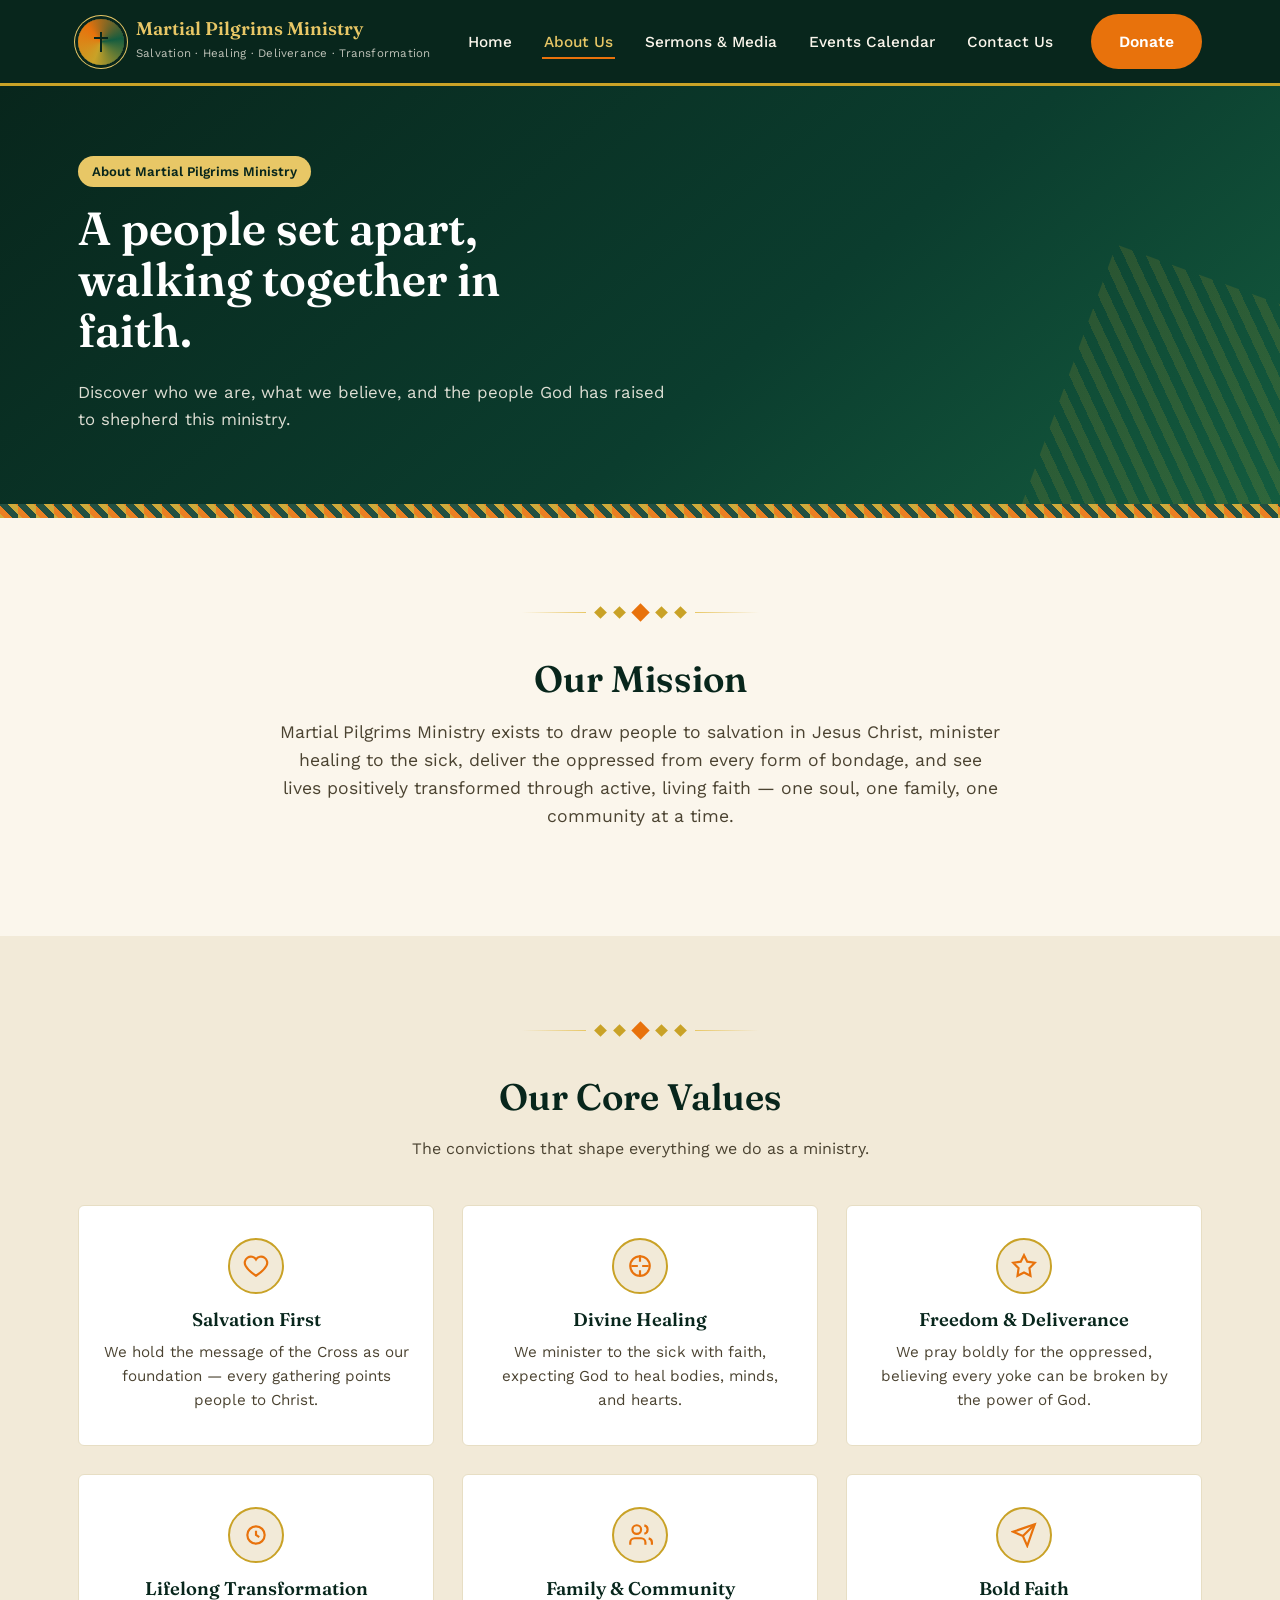
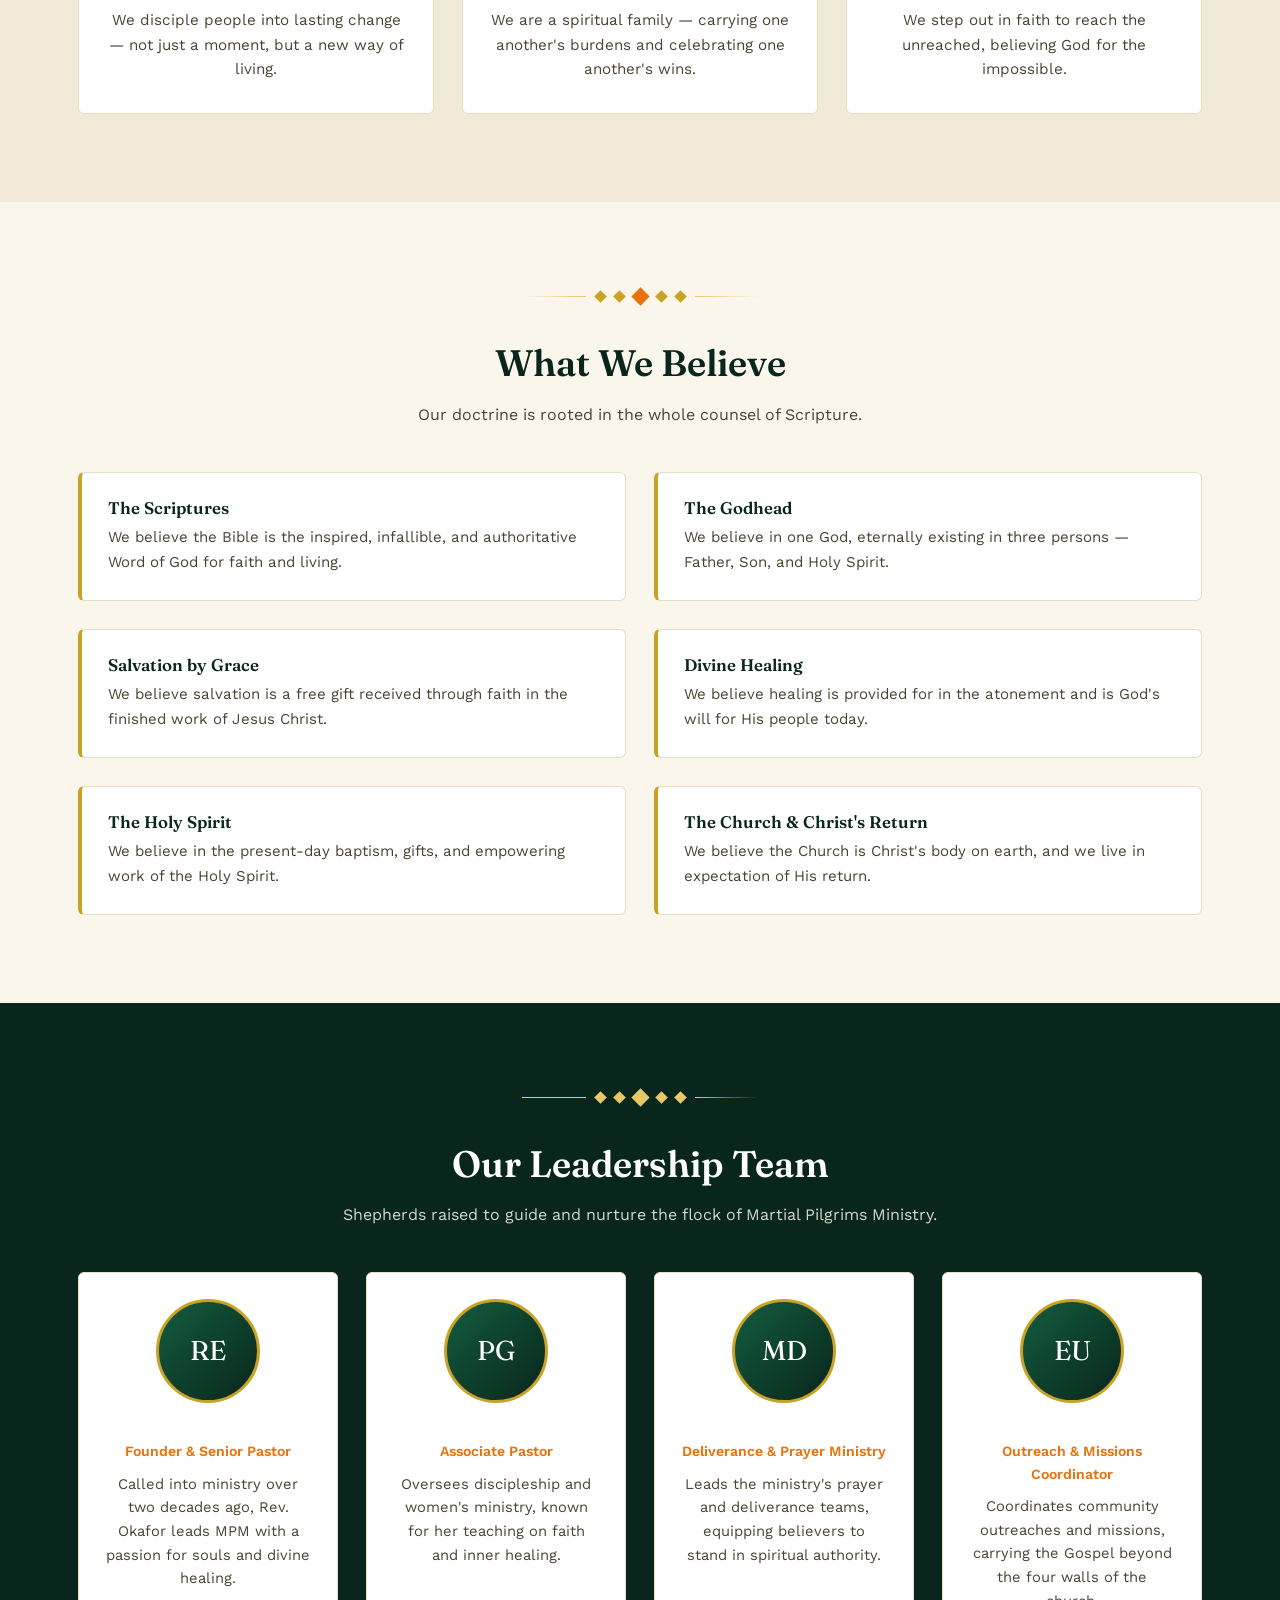
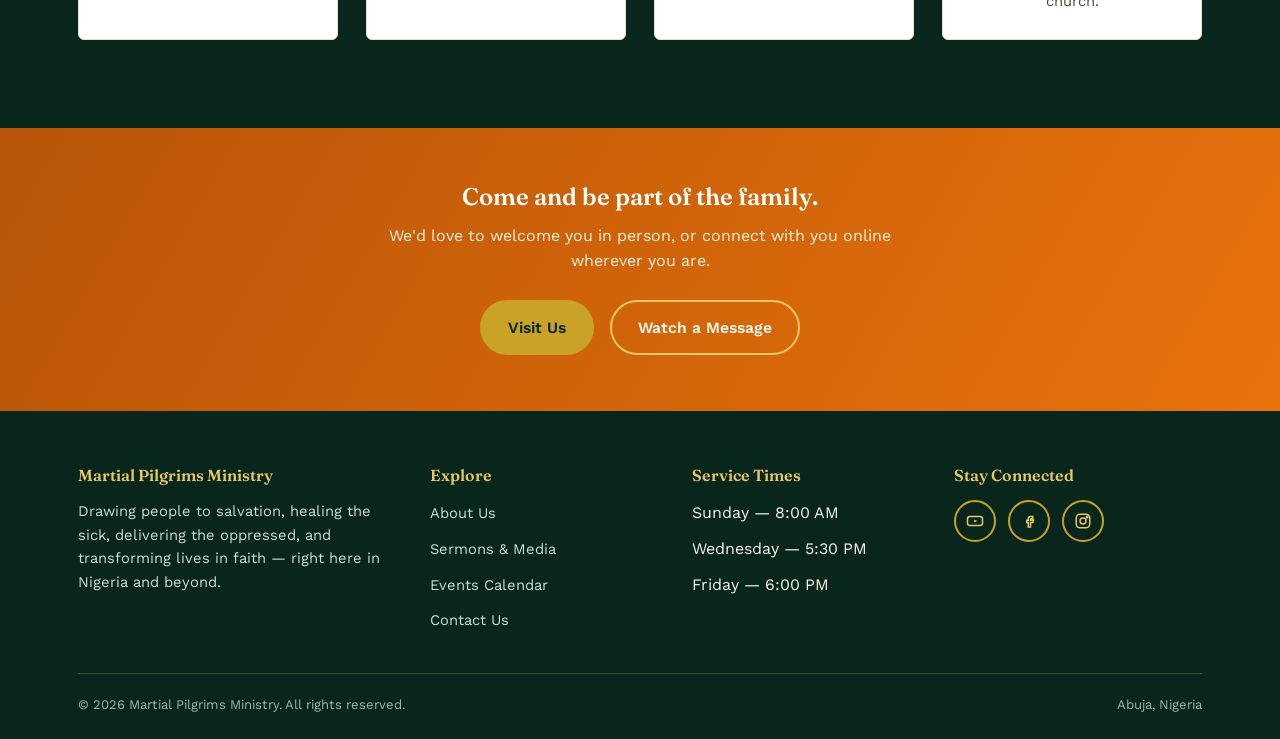
==== about.html @ 3adef276 "Add files via upload" ====
<!DOCTYPE html>
<html lang="en">
<head>
<meta charset="UTF-8">
<meta name="viewport" content="width=device-width, initial-scale=1.0">
<title>About Us — Martial Pilgrims Ministry</title>
<link rel="preconnect" href="https://fonts.googleapis.com">
<link href="https://fonts.googleapis.com/css2?family=Fraunces:opsz,wght@9..144,500;9..144,600;9..144,700&family=Work+Sans:wght@400;500;600;700&display=swap" rel="stylesheet">
<link rel="stylesheet" href="style.css">
</head>
<body>

<header class="site-header">
  <nav class="nav">
    <a href="index.html" class="brand">
      <span class="brand-mark">
        <svg viewBox="0 0 24 24" fill="none" stroke="#08261C" stroke-width="2"><path d="M12 2v20M5 8h14"/></svg>
      </span>
      <span class="brand-text">
        <span class="name">Martial Pilgrims Ministry</span>
        <span class="tag">Salvation · Healing · Deliverance · Transformation</span>
      </span>
    </a>
    <ul class="nav-links">
      <li><a href="index.html">Home</a></li>
      <li><a href="about.html" class="active">About Us</a></li>
      <li><a href="sermons.html">Sermons &amp; Media</a></li>
      <li><a href="events.html">Events Calendar</a></li>
      <li><a href="contact.html">Contact Us</a></li>
    </ul>
    <div class="nav-actions">
      <a href="#" class="btn btn-orange" data-open-donate>Donate</a>
      <button class="nav-toggle" aria-label="Toggle menu"><span></span><span></span><span></span></button>
    </div>
  </nav>
</header>

<section class="page-hero">
  <div class="page-hero-pattern"></div>
  <div class="container">
    <span class="slide-kicker">About Martial Pilgrims Ministry</span>
    <h1>A people set apart, walking together in faith.</h1>
    <p>Discover who we are, what we believe, and the people God has raised to shepherd this ministry.</p>
  </div>
</section>
<div class="pattern-strip"></div>

<!-- Mission -->
<section>
  <div class="container" style="max-width:780px; text-align:center;">
    <div class="diamond-divider"><span></span><span></span><span></span><span></span><span></span></div>
    <h2 style="font-size:clamp(1.8rem,3vw,2.3rem);">Our Mission</h2>
    <p style="font-size:1.1rem; color:var(--ink-soft);">
      Martial Pilgrims Ministry exists to draw people to salvation in Jesus Christ, minister healing to
      the sick, deliver the oppressed from every form of bondage, and see lives positively transformed
      through active, living faith — one soul, one family, one community at a time.
    </p>
  </div>
</section>

<!-- Core values -->
<section class="band-cream-dim">
  <div class="container">
    <div class="section-head">
      <div class="diamond-divider"><span></span><span></span><span></span><span></span><span></span></div>
      <h2>Our Core Values</h2>
      <p>The convictions that shape everything we do as a ministry.</p>
    </div>
    <div class="grid grid-3">
      <div class="value-card">
        <div class="icon"><svg viewBox="0 0 24 24" fill="none" stroke="currentColor" stroke-width="2"><path d="M12 21s-7-4.5-9.5-9A5.5 5.5 0 0 1 12 6a5.5 5.5 0 0 1 9.5 6c-2.5 4.5-9.5 9-9.5 9z"/></svg></div>
        <h3>Salvation First</h3>
        <p>We hold the message of the Cross as our foundation — every gathering points people to Christ.</p>
      </div>
      <div class="value-card">
        <div class="icon"><svg viewBox="0 0 24 24" fill="none" stroke="currentColor" stroke-width="2"><path d="M12 2v6M12 22v-6M4 12h6M14 12h6"/><circle cx="12" cy="12" r="9"/></svg></div>
        <h3>Divine Healing</h3>
        <p>We minister to the sick with faith, expecting God to heal bodies, minds, and hearts.</p>
      </div>
      <div class="value-card">
        <div class="icon"><svg viewBox="0 0 24 24" fill="none" stroke="currentColor" stroke-width="2"><path d="M12 2l3 6 7 1-5 5 1 7-6-3-6 3 1-7-5-5 7-1z"/></svg></div>
        <h3>Freedom &amp; Deliverance</h3>
        <p>We pray boldly for the oppressed, believing every yoke can be broken by the power of God.</p>
      </div>
      <div class="value-card">
        <div class="icon"><svg viewBox="0 0 24 24" fill="none" stroke="currentColor" stroke-width="2"><path d="M4 12a8 8 0 1 1 16 0 8 8 0 0 1-16 0z"/><path d="M12 8v4l3 2"/></svg></div>
        <h3>Lifelong Transformation</h3>
        <p>We disciple people into lasting change — not just a moment, but a new way of living.</p>
      </div>
      <div class="value-card">
        <div class="icon"><svg viewBox="0 0 24 24" fill="none" stroke="currentColor" stroke-width="2"><path d="M17 21v-2a4 4 0 0 0-4-4H7a4 4 0 0 0-4 4v2"/><circle cx="9" cy="7" r="4"/><path d="M23 21v-2a4 4 0 0 0-3-3.87"/><path d="M16 3.13a4 4 0 0 1 0 7.75"/></svg></div>
        <h3>Family &amp; Community</h3>
        <p>We are a spiritual family — carrying one another's burdens and celebrating one another's wins.</p>
      </div>
      <div class="value-card">
        <div class="icon"><svg viewBox="0 0 24 24" fill="none" stroke="currentColor" stroke-width="2"><path d="M22 2L11 13"/><path d="M22 2l-7 20-4-9-9-4 20-7z"/></svg></div>
        <h3>Bold Faith</h3>
        <p>We step out in faith to reach the unreached, believing God for the impossible.</p>
      </div>
    </div>
  </div>
</section>

<!-- Doctrinal beliefs -->
<section>
  <div class="container">
    <div class="section-head">
      <div class="diamond-divider"><span></span><span></span><span></span><span></span><span></span></div>
      <h2>What We Believe</h2>
      <p>Our doctrine is rooted in the whole counsel of Scripture.</p>
    </div>
    <div class="grid grid-2">
      <div class="belief-card">
        <h3>The Scriptures</h3>
        <p>We believe the Bible is the inspired, infallible, and authoritative Word of God for faith and living.</p>
      </div>
      <div class="belief-card">
        <h3>The Godhead</h3>
        <p>We believe in one God, eternally existing in three persons — Father, Son, and Holy Spirit.</p>
      </div>
      <div class="belief-card">
        <h3>Salvation by Grace</h3>
        <p>We believe salvation is a free gift received through faith in the finished work of Jesus Christ.</p>
      </div>
      <div class="belief-card">
        <h3>Divine Healing</h3>
        <p>We believe healing is provided for in the atonement and is God's will for His people today.</p>
      </div>
      <div class="belief-card">
        <h3>The Holy Spirit</h3>
        <p>We believe in the present-day baptism, gifts, and empowering work of the Holy Spirit.</p>
      </div>
      <div class="belief-card">
        <h3>The Church &amp; Christ's Return</h3>
        <p>We believe the Church is Christ's body on earth, and we live in expectation of His return.</p>
      </div>
    </div>
  </div>
</section>

<!-- Leadership -->
<section class="band-dark">
  <div class="container">
    <div class="section-head">
      <div class="diamond-divider on-dark"><span></span><span></span><span></span><span></span><span></span></div>
      <h2>Our Leadership Team</h2>
      <p style="color:var(--cream); opacity:.85;">Shepherds raised to guide and nurture the flock of Martial Pilgrims Ministry.</p>
    </div>
    <div class="grid grid-4">
      <div class="team-card">
        <div class="avatar">RE</div>
        <h3>Rev. Emmanuel Okafor</h3>
        <span class="role">Founder &amp; Senior Pastor</span>
        <p>Called into ministry over two decades ago, Rev. Okafor leads MPM with a passion for souls and divine healing.</p>
      </div>
      <div class="team-card">
        <div class="avatar">PG</div>
        <h3>Pastor Grace Adeyemi</h3>
        <span class="role">Associate Pastor</span>
        <p>Oversees discipleship and women's ministry, known for her teaching on faith and inner healing.</p>
      </div>
      <div class="team-card">
        <div class="avatar">MD</div>
        <h3>Minister David Bassey</h3>
        <span class="role">Deliverance &amp; Prayer Ministry</span>
        <p>Leads the ministry's prayer and deliverance teams, equipping believers to stand in spiritual authority.</p>
      </div>
      <div class="team-card">
        <div class="avatar">EU</div>
        <h3>Elder Esther Umoh</h3>
        <span class="role">Outreach &amp; Missions Coordinator</span>
        <p>Coordinates community outreaches and missions, carrying the Gospel beyond the four walls of the church.</p>
      </div>
    </div>
  </div>
</section>

<section class="cta-band">
  <div class="container">
    <h2>Come and be part of the family.</h2>
    <p>We'd love to welcome you in person, or connect with you online wherever you are.</p>
    <div style="display:flex; gap:16px; justify-content:center; flex-wrap:wrap;">
      <a href="contact.html" class="btn btn-gold">Visit Us</a>
      <a href="sermons.html" class="btn btn-outline on-dark">Watch a Message</a>
    </div>
  </div>
</section>

<footer class="site-footer">
  <div class="container">
    <div class="footer-grid">
      <div>
        <h4>Martial Pilgrims Ministry</h4>
        <p>Drawing people to salvation, healing the sick, delivering the oppressed, and transforming lives in faith — right here in Nigeria and beyond.</p>
      </div>
      <div>
        <h4>Explore</h4>
        <ul class="footer-links">
          <li><a href="about.html">About Us</a></li>
          <li><a href="sermons.html">Sermons &amp; Media</a></li>
          <li><a href="events.html">Events Calendar</a></li>
          <li><a href="contact.html">Contact Us</a></li>
        </ul>
      </div>
      <div>
        <h4>Service Times</h4>
        <ul class="footer-links">
          <li>Sunday — 8:00 AM</li>
          <li>Wednesday — 5:30 PM</li>
          <li>Friday — 6:00 PM</li>
        </ul>
      </div>
      <div>
        <h4>Stay Connected</h4>
        <div class="social-row">
          <a href="#" aria-label="YouTube"><svg viewBox="0 0 24 24" fill="none" stroke="currentColor" stroke-width="2"><rect x="2" y="6" width="20" height="12" rx="3"/><path d="M11 10l4 2-4 2z" fill="currentColor" stroke="none"/></svg></a>
          <a href="#" aria-label="Facebook"><svg viewBox="0 0 24 24" fill="none" stroke="currentColor" stroke-width="2"><path d="M14 9h3V6h-3c-2 0-3 1-3 3v2H9v3h2v6h3v-6h3l1-3h-4v-1c0-1 0-1 1-1z"/></svg></a>
          <a href="#" aria-label="Instagram"><svg viewBox="0 0 24 24" fill="none" stroke="currentColor" stroke-width="2"><rect x="3" y="3" width="18" height="18" rx="5"/><circle cx="12" cy="12" r="4"/><circle cx="17.5" cy="6.5" r="1"/></svg></a>
        </div>
      </div>
    </div>
    <div class="footer-bottom">
      <span>&copy; 2026 Martial Pilgrims Ministry. All rights reserved.</span>
      <span>Abuja, Nigeria</span>
    </div>
  </div>
</footer>

<div class="modal-overlay" id="donateModal">
  <div class="modal" role="dialog" aria-modal="true" aria-labelledby="donateTitle">
    <button class="modal-close" data-close-donate aria-label="Close">&times;</button>
    <h2 id="donateTitle">Give to the Ministry</h2>
    <p class="sub">Your seed supports outreach, healing crusades, and the spread of the Gospel. Choose your currency below.</p>
    <div class="currency-tabs">
      <button class="active" data-currency="NGN">₦ NGN</button>
      <button data-currency="USD">$ USD</button>
      <button data-currency="GBP">£ GBP</button>
      <button data-currency="EUR">€ EUR</button>
    </div>
    <div class="currency-panel active" data-currency="NGN">
      <div class="give-online-box">
        <h4>Give Online (Naira)</h4>
        <p style="font-size:.9rem; color:var(--ink-soft); margin-bottom:12px;">Pay instantly by card, bank transfer, or USSD.</p>
        <a href="#" class="btn btn-orange btn-block">Give via Paystack / Flutterwave</a>
      </div>
      <div class="give-online-box">
        <h4>Direct Bank Transfer</h4>
        <div class="bank-line"><span>Bank</span><span>Zion Trust Bank</span></div>
        <div class="bank-line"><span>Account Name</span><span>Martial Pilgrims Ministry</span></div>
        <div class="bank-line"><span>Account Number</span><span>0123456789</span></div>
      </div>
    </div>
    <div class="currency-panel" data-currency="USD">
      <div class="give-online-box">
        <h4>Give Online (US Dollars)</h4>
        <p style="font-size:.9rem; color:var(--ink-soft); margin-bottom:12px;">Give securely from anywhere via PayPal or card.</p>
        <a href="#" class="btn btn-orange btn-block">Give via PayPal</a>
      </div>
      <div class="give-online-box">
        <h4>Wire Transfer (USD)</h4>
        <div class="bank-line"><span>Bank</span><span>Zion Trust Bank</span></div>
        <div class="bank-line"><span>SWIFT Code</span><span>ZTBNGLAX</span></div>
        <div class="bank-line"><span>Account Number</span><span>USD-0098765</span></div>
      </div>
    </div>
    <div class="currency-panel" data-currency="GBP">
      <div class="give-online-box">
        <h4>Give Online (British Pounds)</h4>
        <p style="font-size:.9rem; color:var(--ink-soft); margin-bottom:12px;">Give from the UK via PayPal or card.</p>
        <a href="#" class="btn btn-orange btn-block">Give via PayPal</a>
      </div>
      <div class="give-online-box">
        <h4>Wire Transfer (GBP)</h4>
        <div class="bank-line"><span>Bank</span><span>Zion Trust Bank</span></div>
        <div class="bank-line"><span>SWIFT Code</span><span>ZTBNGLAX</span></div>
        <div class="bank-line"><span>Account Number</span><span>GBP-0076543</span></div>
      </div>
    </div>
    <div class="currency-panel" data-currency="EUR">
      <div class="give-online-box">
        <h4>Give Online (Euros)</h4>
        <p style="font-size:.9rem; color:var(--ink-soft); margin-bottom:12px;">Give from Europe via PayPal or card.</p>
        <a href="#" class="btn btn-orange btn-block">Give via PayPal</a>
      </div>
      <div class="give-online-box">
        <h4>Wire Transfer (EUR)</h4>
        <div class="bank-line"><span>Bank</span><span>Zion Trust Bank</span></div>
        <div class="bank-line"><span>IBAN</span><span>NG00 ZTBN 0054 3210</span></div>
        <div class="bank-line"><span>SWIFT Code</span><span>ZTBNGLAX</span></div>
      </div>
    </div>
    <p class="modal-note">Replace the placeholder account details and payment links above with your ministry's real payment provider before publishing this site.</p>
  </div>
</div>

<script src="script.js"></script>
</body>
</html>
---- style.css ----
/* =========================================================
   Martial Pilgrims Ministry — shared stylesheet
   ========================================================= */

:root{
  --green-dark:   #0B3D2E;
  --green:        #145C3F;
  --green-deep:   #08261C;
  --gold:         #C9A227;
  --gold-light:   #E8C766;
  --orange:       #E8720C;
  --orange-deep:  #B85508;
  --cream:        #FBF6EC;
  --cream-dim:    #F2EAD8;
  --ink:          #221C10;
  --ink-soft:     #4B4331;

  --font-display: "Fraunces", Georgia, serif;
  --font-body: "Work Sans", -apple-system, BlinkMacSystemFont, "Segoe UI", sans-serif;

  --max-w: 1180px;
  --radius: 6px;
}

*{ box-sizing:border-box; }
html{ scroll-behavior:smooth; }
body{
  margin:0;
  font-family:var(--font-body);
  color:var(--ink);
  background:var(--cream);
  line-height:1.6;
  -webkit-font-smoothing:antialiased;
}
img{ max-width:100%; display:block; }
a{ color:inherit; text-decoration:none; }
h1,h2,h3,h4{
  font-family:var(--font-display);
  margin:0 0 .5em;
  line-height:1.1;
  font-weight:600;
  color:var(--green-deep);
}
p{ margin:0 0 1em; }
.container{
  max-width:var(--max-w);
  margin:0 auto;
  padding:0 28px;
}
section{ padding:88px 0; }
@media(max-width:720px){ section{ padding:56px 0; } }

.eyebrow-free{ /* placeholder marker, intentionally unused: no tracked-out labels */ }

/* -------- Adire-inspired diamond divider -------- */
.diamond-divider{
  display:flex;
  align-items:center;
  justify-content:center;
  gap:10px;
  margin:0 0 40px;
  user-select:none;
}
.diamond-divider span{
  width:9px; height:9px;
  background:var(--gold);
  transform:rotate(45deg);
  display:inline-block;
}
.diamond-divider span:nth-child(3){ background:var(--orange); width:13px; height:13px; }
.diamond-divider::before,
.diamond-divider::after{
  content:"";
  height:1px;
  width:64px;
  background:linear-gradient(90deg, transparent, var(--gold-light));
}
.diamond-divider::after{ background:linear-gradient(90deg, var(--gold-light), transparent); }
.diamond-divider.on-dark::before,
.diamond-divider.on-dark span{ background:var(--gold-light); }
.diamond-divider.left{ justify-content:flex-start; }
.diamond-divider.left::before{ display:none; }

.pattern-strip{
  height:14px;
  background-image: repeating-linear-gradient(45deg, var(--gold) 0 6px, var(--orange) 6px 12px, var(--green-dark) 12px 18px);
  background-size: 18px 18px;
  opacity:.9;
}

/* -------- Buttons -------- */
.btn{
  display:inline-flex;
  align-items:center;
  gap:8px;
  padding:13px 26px;
  border-radius:999px;
  font-family:var(--font-body);
  font-weight:600;
  font-size:.98rem;
  border:2px solid transparent;
  cursor:pointer;
  transition:transform .15s ease, background .2s ease, color .2s ease, border-color .2s ease;
  white-space:nowrap;
}
.btn:hover{ transform:translateY(-2px); }
.btn-orange{ background:var(--orange); color:#fff; }
.btn-orange:hover{ background:var(--orange-deep); }
.btn-gold{ background:var(--gold); color:var(--green-deep); }
.btn-gold:hover{ background:var(--gold-light); }
.btn-outline{
  background:transparent;
  border-color:currentColor;
  color:inherit;
}
.btn-outline.on-dark{ color:var(--cream); border-color:var(--gold-light); }
.btn-outline.on-dark:hover{ background:rgba(232,199,102,.12); }
.btn-outline.on-light{ color:var(--green-dark); border-color:var(--green-dark); }
.btn-outline.on-light:hover{ background:var(--green-dark); color:#fff; }
.btn-block{ width:100%; justify-content:center; }

/* -------- Header / Nav -------- */
.site-header{
  position:sticky; top:0; z-index:900;
  background:var(--green-deep);
  border-bottom:3px solid var(--gold);
}
.nav{
  display:flex;
  align-items:center;
  justify-content:space-between;
  padding:14px 28px;
  max-width:var(--max-w);
  margin:0 auto;
  gap:20px;
}
.brand{
  display:flex;
  align-items:center;
  gap:12px;
  color:var(--cream);
}
.brand-mark{
  width:46px; height:46px;
  border-radius:50%;
  background:conic-gradient(from 200deg, var(--gold), var(--orange), var(--green), var(--gold));
  display:flex; align-items:center; justify-content:center;
  flex:none;
  box-shadow:0 0 0 3px var(--green-deep), 0 0 0 4px var(--gold-light);
}
.brand-mark svg{ width:24px; height:24px; }
.brand-text .name{
  font-family:var(--font-display);
  font-size:1.15rem;
  font-weight:600;
  color:var(--gold-light);
  display:block;
  line-height:1.15;
}
.brand-text .tag{
  font-size:.72rem;
  color:var(--cream);
  opacity:.75;
  letter-spacing:.02em;
}
.nav-links{
  display:flex;
  align-items:center;
  gap:28px;
  list-style:none;
  margin:0; padding:0;
}
.nav-links a{
  color:var(--cream);
  font-weight:500;
  font-size:.96rem;
  padding:6px 2px;
  border-bottom:2px solid transparent;
  transition:color .2s, border-color .2s;
}
.nav-links a:hover,
.nav-links a.active{
  color:var(--gold-light);
  border-color:var(--orange);
}
.nav-actions{ display:flex; align-items:center; gap:14px; }
.nav-toggle{
  display:none;
  flex-direction:column;
  gap:5px;
  background:none; border:none; cursor:pointer; padding:6px;
}
.nav-toggle span{ width:26px; height:2px; background:var(--gold-light); display:block; }

@media(max-width:900px){
  .nav-links{
    position:absolute; top:100%; left:0; right:0;
    background:var(--green-deep);
    flex-direction:column;
    align-items:flex-start;
    padding:18px 28px 26px;
    gap:16px;
    border-bottom:3px solid var(--gold);
    display:none;
  }
  .nav-links.open{ display:flex; }
  .nav-toggle{ display:flex; }
  .brand-text .tag{ display:none; }
}

/* -------- Hero slider -------- */
.hero-slider{
  position:relative;
  height:min(88vh, 720px);
  min-height:460px;
  overflow:hidden;
  color:#fff;
}
.slide{
  position:absolute; inset:0;
  display:flex; align-items:flex-end;
  opacity:0;
  transition:opacity 1.4s ease;
  padding:0;
}
.slide.active{ opacity:1; z-index:2; }
.slide-bg{
  position:absolute; inset:0;
  background-size:cover;
  background-position:center;
}
.slide-bg::after{
  content:"";
  position:absolute; inset:0;
  background:linear-gradient(180deg, rgba(8,38,28,.25) 0%, rgba(8,38,28,.55) 55%, rgba(8,38,28,.92) 100%);
}
.slide-content{
  position:relative; z-index:3;
  padding:0 28px 64px;
  max-width:var(--max-w);
  margin:0 auto;
  width:100%;
}
.slide-kicker{
  display:inline-block;
  color:var(--green-deep);
  background:var(--gold-light);
  padding:5px 14px;
  border-radius:999px;
  font-weight:600;
  font-size:.82rem;
  margin-bottom:16px;
}
.slide-content h1{
  color:#fff;
  font-size:clamp(2.1rem, 5vw, 3.6rem);
  max-width:14ch;
  margin-bottom:.3em;
}
.slide-content p{
  max-width:52ch;
  font-size:1.08rem;
  color:var(--cream);
  opacity:.92;
}
.slide-actions{ display:flex; gap:14px; margin-top:22px; flex-wrap:wrap; }

.hero-dots{
  position:absolute; z-index:4; bottom:26px; right:28px;
  display:flex; gap:9px;
}
.hero-dots button{
  width:11px; height:11px; border-radius:50%;
  background:rgba(255,255,255,.4);
  border:2px solid rgba(255,255,255,.6);
  cursor:pointer; padding:0;
}
.hero-dots button.active{ background:var(--orange); border-color:var(--gold-light); }

.hero-arrow{
  position:absolute; z-index:4; top:50%; transform:translateY(-50%);
  background:rgba(8,38,28,.45);
  border:1px solid rgba(232,199,102,.5);
  color:#fff;
  width:46px; height:46px;
  border-radius:50%;
  display:flex; align-items:center; justify-content:center;
  cursor:pointer;
  font-size:1.2rem;
}
.hero-arrow.prev{ left:20px; }
.hero-arrow.next{ right:20px; }
@media(max-width:720px){ .hero-arrow{ display:none; } }

/* Generated slide backdrops (no external photos): layered gradients + icon */
.bg-worship{ background:radial-gradient(circle at 30% 20%, #1c6b4a, #08261C 70%); }
.bg-healing{ background:radial-gradient(circle at 70% 25%, #2a7a4f, #0B3D2E 70%); }
.bg-deliverance{ background:radial-gradient(circle at 40% 70%, #8a5a12, #08261C 70%); }
.bg-outreach{ background:radial-gradient(circle at 60% 30%, #b85508, #0B3D2E 75%); }
.bg-youth{ background:radial-gradient(circle at 35% 35%, #145C3F, #08261C 75%); }
.slide-icon{
  position:absolute; inset:0;
  display:flex; align-items:center; justify-content:flex-end;
  padding-right:6%;
  opacity:.16;
}
.slide-icon svg{ width:min(38vw,420px); height:min(38vw,420px); }
@media(max-width:720px){ .slide-icon{ display:none; } }

/* -------- Page hero (inner pages) -------- */
.page-hero{
  background:linear-gradient(140deg, var(--green-deep), var(--green-dark) 60%, var(--green));
  color:#fff;
  padding:70px 0 54px;
  position:relative;
  overflow:hidden;
}
.page-hero .container{ position:relative; z-index:2; }
.page-hero h1{ color:#fff; font-size:clamp(2rem,4vw,2.9rem); max-width:16ch; }
.page-hero p{ color:var(--cream); opacity:.88; max-width:60ch; font-size:1.05rem; }
.page-hero-pattern{
  position:absolute; right:-60px; bottom:-60px;
  width:280px; height:280px;
  opacity:.15;
  background-image: repeating-linear-gradient(45deg, var(--gold) 0 10px, transparent 10px 20px);
  transform:rotate(20deg);
}

/* -------- Sections & bands -------- */
.band-dark{ background:var(--green-deep); color:var(--cream); }
.band-dark h2,.band-dark h3{ color:#fff; }
.band-cream-dim{ background:var(--cream-dim); }
.section-head{ max-width:640px; margin:0 auto 44px; text-align:center; }
.section-head h2{ font-size:clamp(1.7rem,3vw,2.3rem); }
.section-head p{ color:var(--ink-soft); }

/* -------- Grids & cards -------- */
.grid{ display:grid; gap:28px; }
.grid-3{ grid-template-columns:repeat(3,1fr); }
.grid-4{ grid-template-columns:repeat(4,1fr); }
.grid-2{ grid-template-columns:repeat(2,1fr); }
@media(max-width:920px){ .grid-3,.grid-4{ grid-template-columns:repeat(2,1fr); } }
@media(max-width:640px){ .grid-3,.grid-4,.grid-2{ grid-template-columns:1fr; } }

.value-card, .belief-card, .team-card, .sermon-card, .event-card, .info-card{
  background:#fff;
  border:1px solid #E7DEC4;
  border-radius:var(--radius);
  padding:26px;
  position:relative;
}
.value-card{ text-align:center; padding:32px 24px; }
.value-card .icon{
  width:56px; height:56px;
  margin:0 auto 16px;
  border-radius:50%;
  background:var(--cream-dim);
  border:2px solid var(--gold);
  display:flex; align-items:center; justify-content:center;
}
.value-card .icon svg{ width:26px; height:26px; color:var(--orange); }
.value-card h3{ font-size:1.15rem; }
.value-card p{ color:var(--ink-soft); font-size:.95rem; margin:0; }

.team-card{ text-align:center; }
.avatar{
  width:104px; height:104px;
  border-radius:50%;
  margin:0 auto 16px;
  display:flex; align-items:center; justify-content:center;
  font-family:var(--font-display);
  font-size:1.7rem;
  color:#fff;
  background:linear-gradient(135deg, var(--green), var(--green-deep));
  border:3px solid var(--gold);
}
.team-card h3{ margin-bottom:2px; font-size:1.1rem; }
.team-card .role{ color:var(--orange); font-weight:600; font-size:.88rem; margin-bottom:10px; display:block; }
.team-card p{ color:var(--ink-soft); font-size:.92rem; margin:0; }

.belief-card{ border-left:4px solid var(--gold); }
.belief-card h3{ font-size:1.05rem; }
.belief-card p{ color:var(--ink-soft); font-size:.94rem; margin:0; }

/* sermon media */
.media-thumb{
  aspect-ratio:16/9;
  border-radius:var(--radius) var(--radius) 0 0;
  position:relative;
  overflow:hidden;
  background:linear-gradient(135deg, var(--green-dark), var(--green-deep));
}
.media-thumb::before{
  content:"";
  position:absolute; inset:0;
  background-image:repeating-linear-gradient(60deg, rgba(201,162,39,.18) 0 8px, transparent 8px 16px);
}
.media-thumb .play{
  position:absolute; inset:0; margin:auto;
  width:54px; height:54px; border-radius:50%;
  background:rgba(232,114,12,.92);
  display:flex; align-items:center; justify-content:center;
}
.media-thumb .play svg{ width:20px; height:20px; color:#fff; margin-left:3px; }
.sermon-card{ padding:0; overflow:hidden; }
.sermon-body{ padding:20px 22px 24px; }
.sermon-meta{ font-size:.82rem; color:var(--orange); font-weight:600; margin-bottom:6px; }
.sermon-card h3{ font-size:1.08rem; margin-bottom:8px; }
.sermon-card p{ font-size:.92rem; color:var(--ink-soft); margin-bottom:14px; }

/* events */
.event-card{ display:flex; gap:20px; align-items:flex-start; }
.event-date{
  flex:none; width:74px; text-align:center;
  background:var(--green-deep); color:#fff;
  border-radius:var(--radius);
  padding:10px 4px;
}
.event-date .day{ font-family:var(--font-display); font-size:1.6rem; line-height:1; color:var(--gold-light); }
.event-date .mon{ font-size:.75rem; letter-spacing:.03em; opacity:.85; }
.event-card h3{ font-size:1.1rem; margin-bottom:4px; }
.event-meta{ font-size:.86rem; color:var(--ink-soft); margin-bottom:8px; }
.event-meta span{ margin-right:14px; }
.event-card p{ font-size:.94rem; color:var(--ink-soft); margin-bottom:12px; }

/* service times table */
.times-table{ width:100%; border-collapse:collapse; background:#fff; border-radius:var(--radius); overflow:hidden; }
.times-table th,.times-table td{ padding:14px 18px; text-align:left; border-bottom:1px solid #EEE4C9; }
.times-table th{ background:var(--green-deep); color:var(--gold-light); font-family:var(--font-display); font-weight:500; }
.times-table tr:last-child td{ border-bottom:none; }

/* forms */
.form-field{ margin-bottom:18px; display:flex; flex-direction:column; gap:6px; }
.form-field label{ font-size:.88rem; font-weight:600; color:var(--green-deep); }
.form-field input, .form-field select, .form-field textarea{
  padding:12px 14px;
  border:1.5px solid #DCD0AC;
  border-radius:var(--radius);
  font-family:var(--font-body);
  font-size:.96rem;
  background:#fff;
}
.form-field input:focus, .form-field select:focus, .form-field textarea:focus{
  outline:3px solid var(--gold-light);
  outline-offset:1px;
  border-color:var(--gold);
}

/* contact info list */
.contact-list{ list-style:none; margin:0; padding:0; display:flex; flex-direction:column; gap:20px; }
.contact-list li{ display:flex; gap:14px; align-items:flex-start; }
.contact-list .ic{
  width:40px; height:40px; flex:none; border-radius:50%;
  background:var(--green-deep); border:2px solid var(--gold);
  display:flex; align-items:center; justify-content:center;
}
.contact-list .ic svg{ width:18px; height:18px; color:var(--gold-light); }
.contact-list strong{ display:block; color:var(--green-deep); }

.social-row{ display:flex; gap:12px; margin-top:8px; }
.social-row a{
  width:42px; height:42px; border-radius:50%;
  background:var(--green-deep); border:2px solid var(--gold);
  display:flex; align-items:center; justify-content:center;
}
.social-row a svg{ width:18px; height:18px; color:var(--gold-light); }
.social-row a:hover{ background:var(--orange); border-color:var(--orange); }

.map-frame{ border:4px solid #fff; border-radius:var(--radius); overflow:hidden; box-shadow:0 6px 22px rgba(8,38,28,.18); }
.map-frame iframe{ width:100%; height:360px; border:0; display:block; }

/* CTA band */
.cta-band{
  background:linear-gradient(120deg, var(--orange-deep), var(--orange));
  color:#fff;
  padding:56px 0;
  text-align:center;
}
.cta-band h2{ color:#fff; }
.cta-band p{ color:#FFF3E4; max-width:56ch; margin:0 auto 26px; }

/* -------- Footer -------- */
.site-footer{ background:var(--green-deep); color:var(--cream); padding:56px 0 24px; }
.footer-grid{ display:grid; grid-template-columns:1.4fr 1fr 1fr 1.1fr; gap:36px; margin-bottom:40px; }
@media(max-width:820px){ .footer-grid{ grid-template-columns:1fr 1fr; } }
@media(max-width:520px){ .footer-grid{ grid-template-columns:1fr; } }
.site-footer h4{ color:var(--gold-light); font-size:1rem; margin-bottom:16px; }
.site-footer p{ color:#CFE0D6; font-size:.92rem; }
.footer-links{ list-style:none; margin:0; padding:0; display:flex; flex-direction:column; gap:10px; }
.footer-links a{ color:#CFE0D6; font-size:.92rem; }
.footer-links a:hover{ color:var(--gold-light); }
.footer-bottom{
  border-top:1px solid rgba(232,199,102,.25);
  padding-top:20px;
  display:flex; justify-content:space-between; flex-wrap:wrap; gap:10px;
  font-size:.82rem; color:#9FB8AB;
}

/* -------- Donate Modal -------- */
.modal-overlay{
  position:fixed; inset:0; z-index:2000;
  background:rgba(8,38,28,.72);
  display:none;
  align-items:center; justify-content:center;
  padding:20px;
}
.modal-overlay.open{ display:flex; }
.modal{
  background:var(--cream);
  border-radius:10px;
  max-width:520px; width:100%;
  max-height:90vh; overflow-y:auto;
  padding:30px 30px 28px;
  position:relative;
  border-top:6px solid var(--gold);
}
.modal-close{
  position:absolute; top:14px; right:16px;
  background:none; border:none; font-size:1.4rem; cursor:pointer; color:var(--ink-soft);
  line-height:1;
}
.modal h2{ font-size:1.5rem; margin-bottom:4px; }
.modal > p.sub{ color:var(--ink-soft); margin-bottom:20px; font-size:.94rem; }
.currency-tabs{ display:flex; gap:8px; margin-bottom:20px; flex-wrap:wrap; }
.currency-tabs button{
  flex:1;
  min-width:70px;
  padding:9px 6px;
  border-radius:999px;
  border:1.5px solid var(--green-dark);
  background:transparent;
  color:var(--green-dark);
  font-weight:600;
  cursor:pointer;
  font-family:var(--font-body);
}
.currency-tabs button.active{ background:var(--green-dark); color:#fff; }
.currency-panel{ display:none; }
.currency-panel.active{ display:block; }
.give-online-box{
  background:#fff; border:1px solid #E7DEC4; border-radius:var(--radius);
  padding:18px 20px; margin-bottom:16px;
}
.give-online-box h4{ margin:0 0 6px; color:var(--green-deep); font-family:var(--font-body); font-weight:700; font-size:.95rem; }
.bank-line{ display:flex; justify-content:space-between; padding:8px 0; border-bottom:1px dashed #E4D9B6; font-size:.92rem; }
.bank-line:last-child{ border-bottom:none; }
.bank-line span:first-child{ color:var(--ink-soft); }
.bank-line span:last-child{ font-weight:600; color:var(--green-deep); }
.modal-note{ font-size:.8rem; color:var(--ink-soft); margin-top:16px; }

@media(max-width:520px){
  .footer-grid{ text-align:left; }
}

/* Accessibility: visible focus */
a:focus-visible, button:focus-visible, input:focus-visible, textarea:focus-visible, select:focus-visible{
  outline:3px solid var(--orange);
  outline-offset:2px;
}

@media (prefers-reduced-motion: reduce){
  html{ scroll-behavior:auto; }
  .slide{ transition:none; }
  .btn:hover{ transform:none; }
}
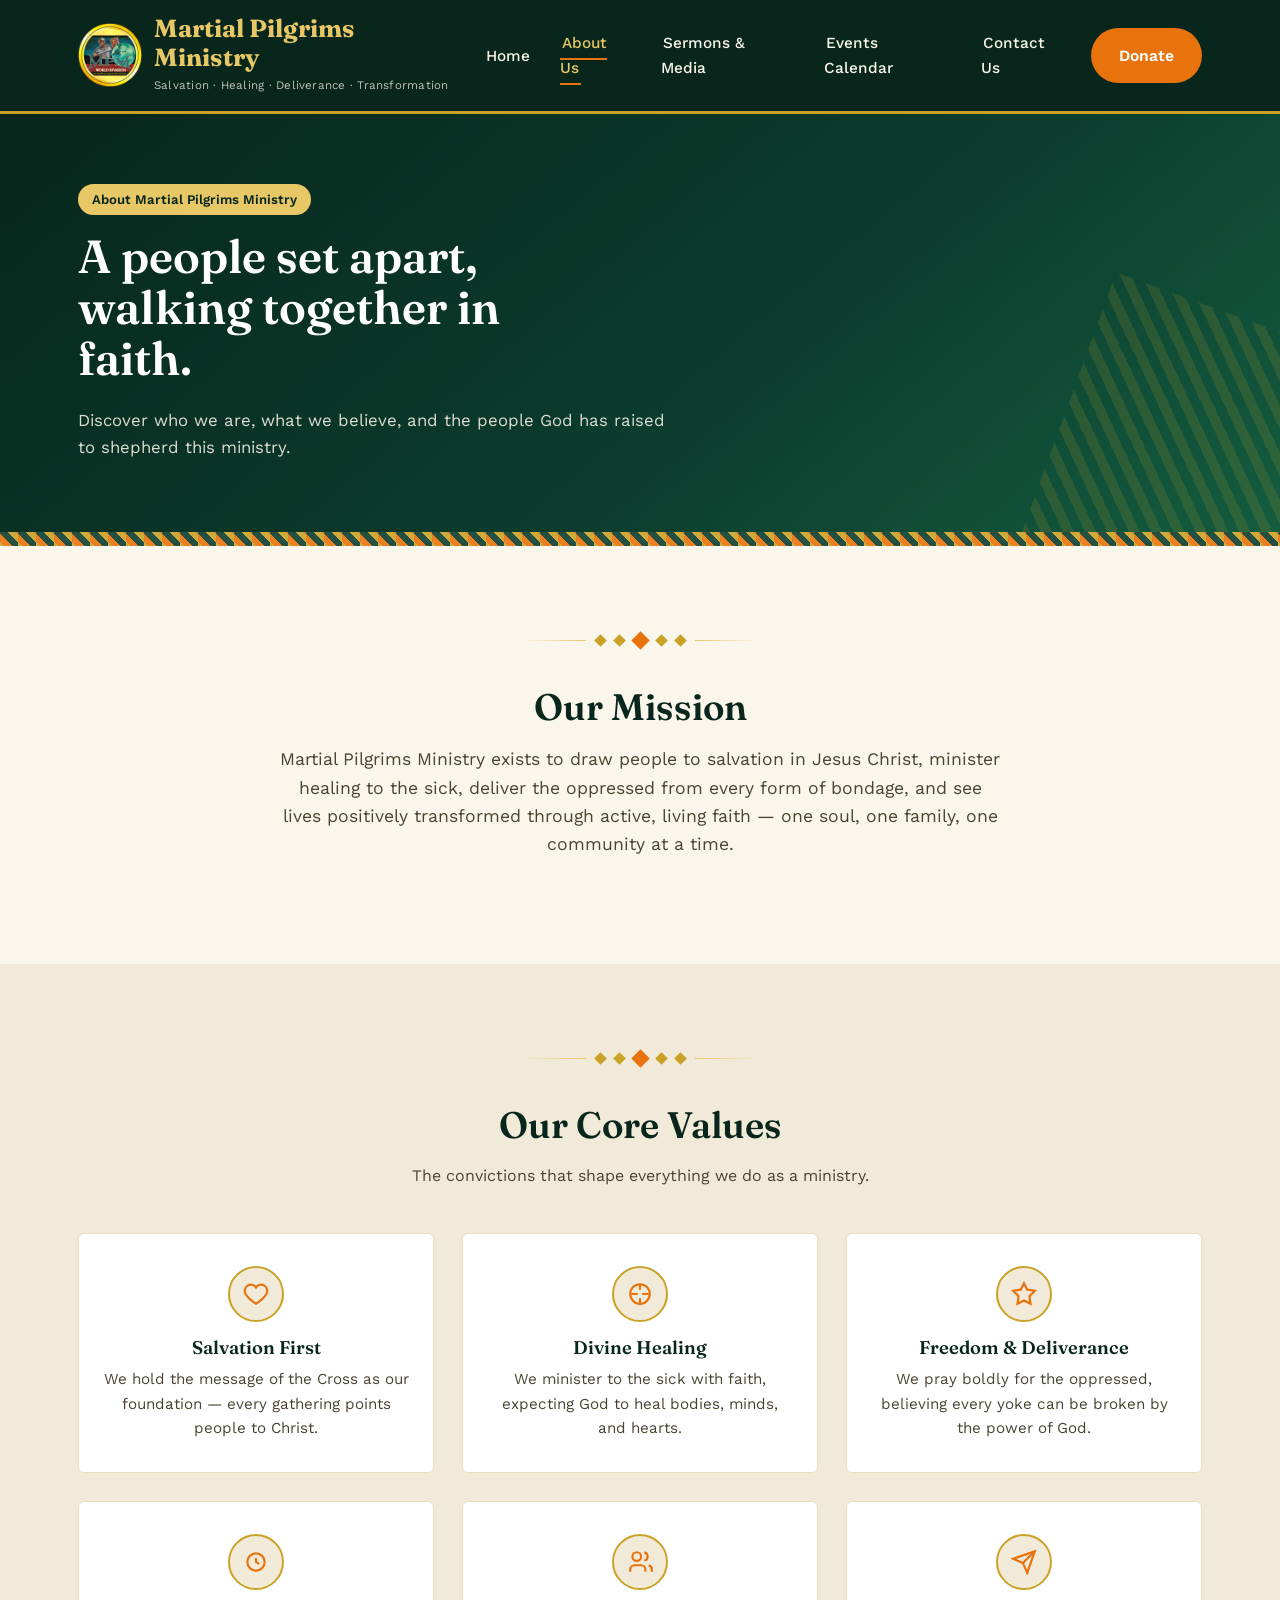
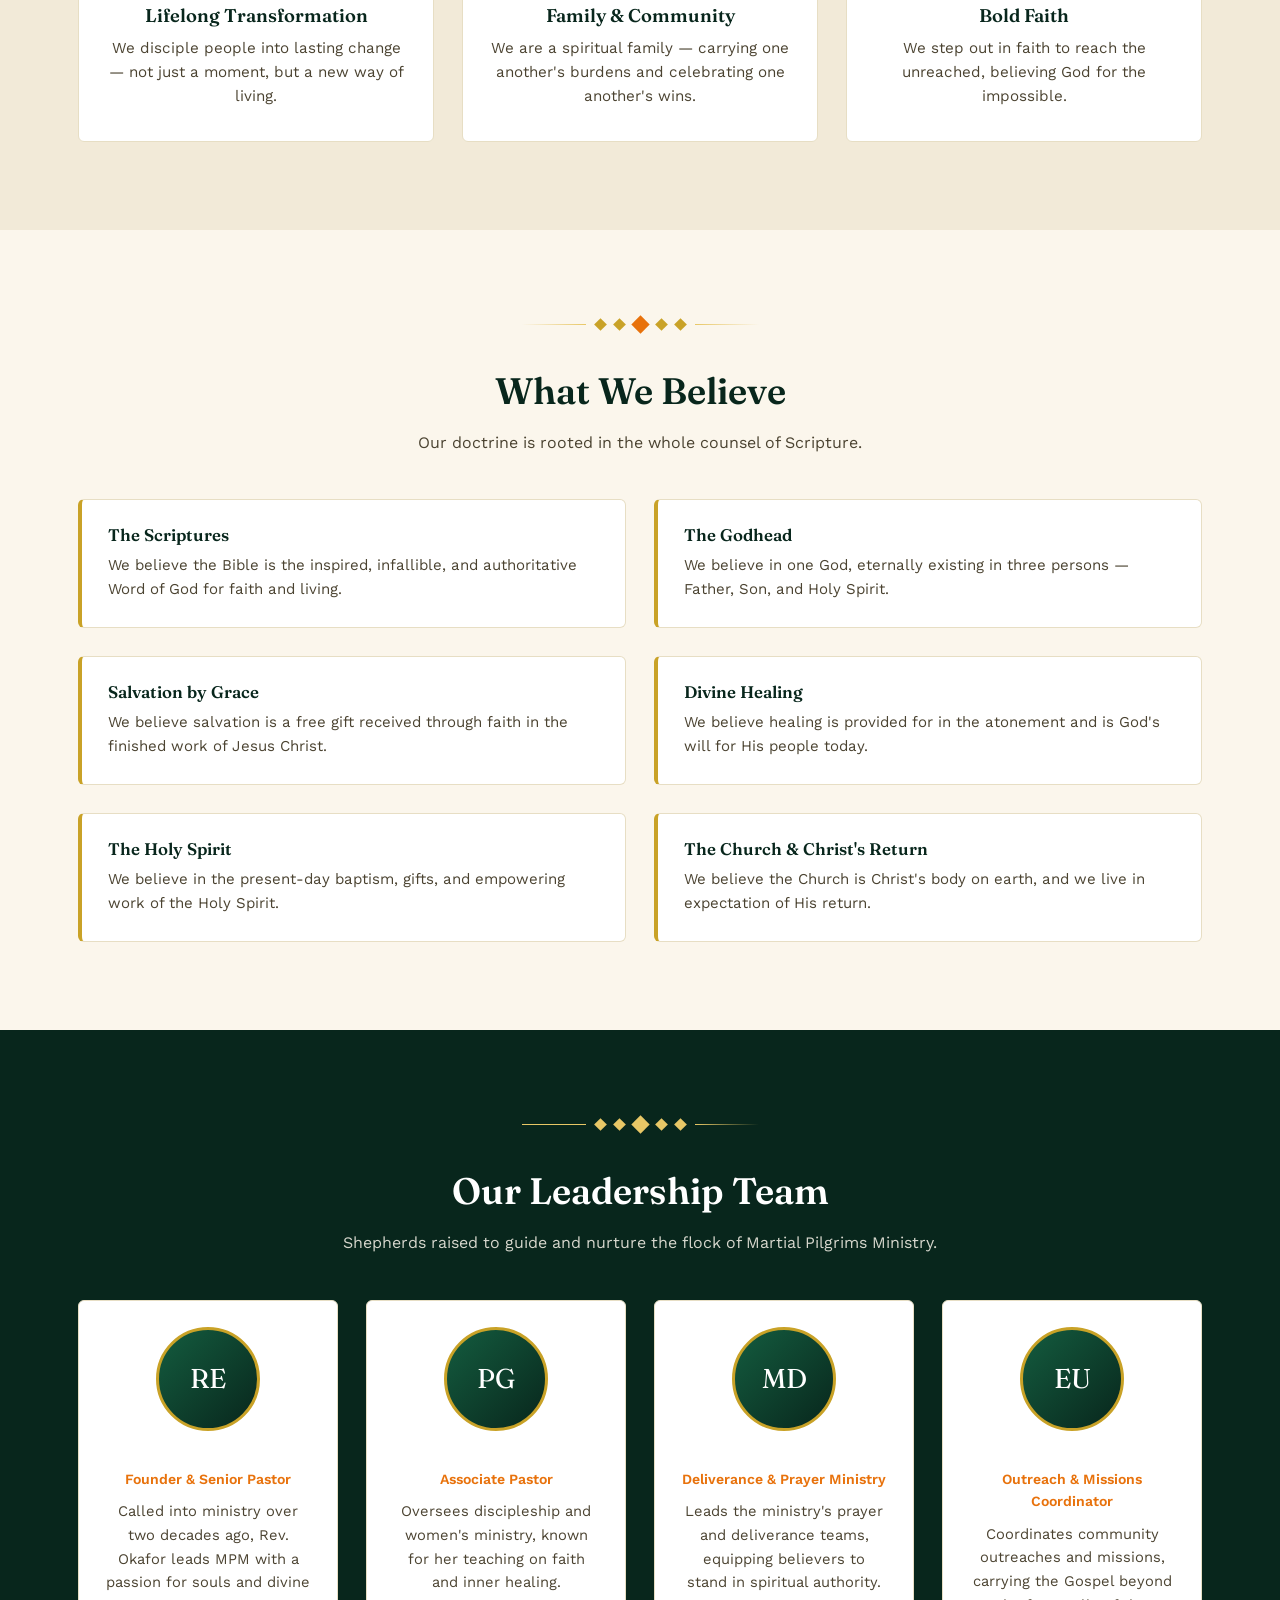
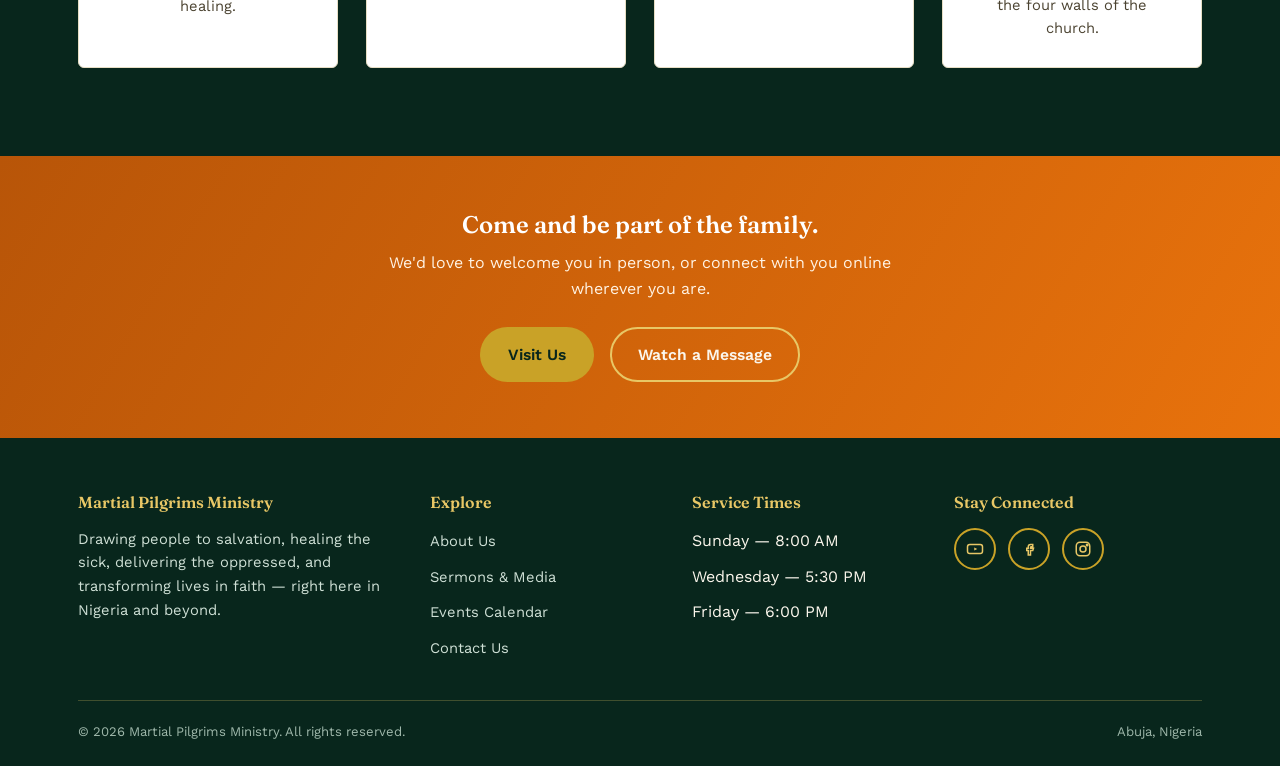
==== commit 8fd2e6f3: "Add files via upload" ====
--- a/about.html
+++ b/about.html
@@ -14,7 +14,7 @@
   <nav class="nav">
     <a href="index.html" class="brand">
       <span class="brand-mark">
-        <svg viewBox="0 0 24 24" fill="none" stroke="#08261C" stroke-width="2"><path d="M12 2v20M5 8h14"/></svg>
+        <img src="assets/logo.png" alt="Martial Pilgrims Ministry logo">
       </span>
       <span class="brand-text">
         <span class="name">Martial Pilgrims Ministry</span>
--- a/style.css
+++ b/style.css
@@ -141,21 +141,27 @@
   color:var(--cream);
 }
 .brand-mark{
-  width:46px; height:46px;
+  width:64px; height:64px;
   border-radius:50%;
-  background:conic-gradient(from 200deg, var(--gold), var(--orange), var(--green), var(--gold));
   display:flex; align-items:center; justify-content:center;
   flex:none;
-  box-shadow:0 0 0 3px var(--green-deep), 0 0 0 4px var(--gold-light);
-}
-.brand-mark svg{ width:24px; height:24px; }
+}
+.brand-mark img{
+  width:100%; height:100%;
+  object-fit:contain;
+  display:block;
+}
 .brand-text .name{
   font-family:var(--font-display);
-  font-size:1.15rem;
-  font-weight:600;
+  font-size:1.55rem;
+  font-weight:700;
   color:var(--gold-light);
   display:block;
   line-height:1.15;
+}
+@media(max-width:520px){
+  .brand-mark{ width:50px; height:50px; }
+  .brand-text .name{ font-size:1.2rem; }
 }
 .brand-text .tag{
   font-size:.72rem;
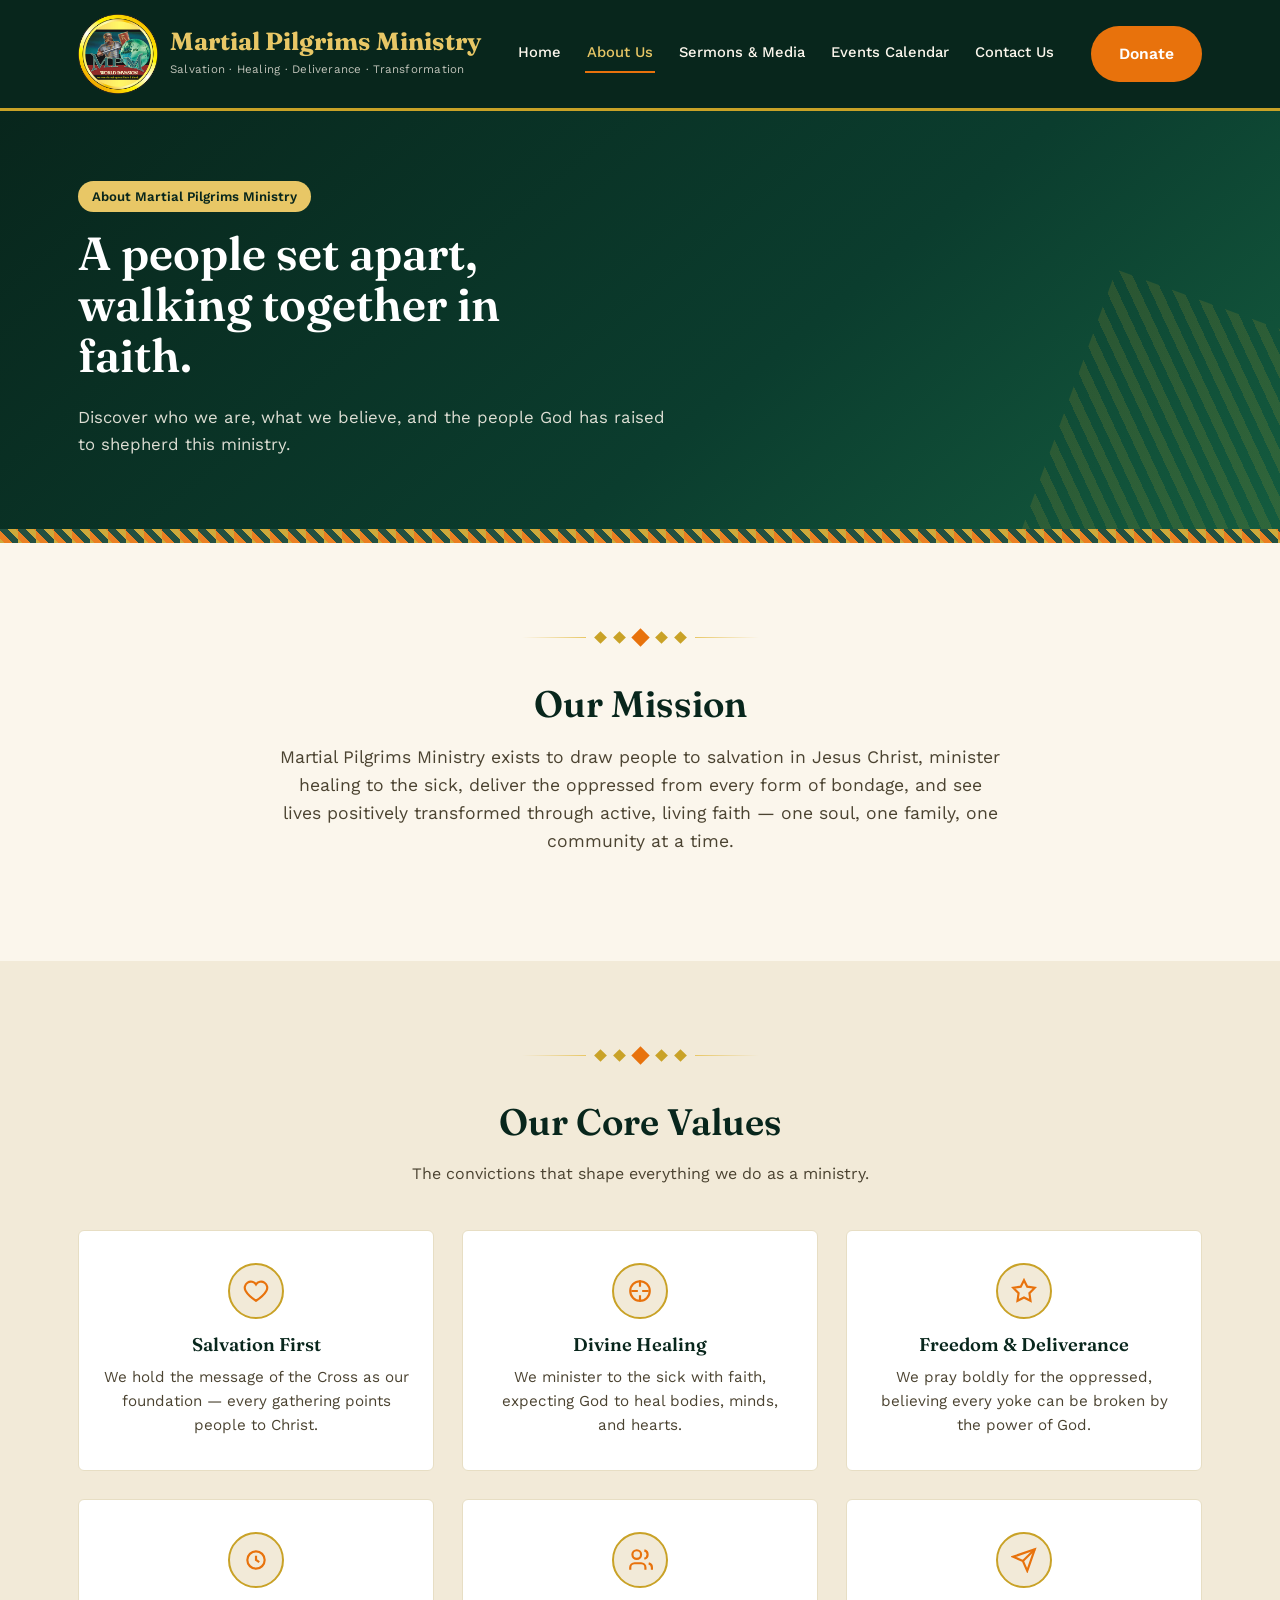
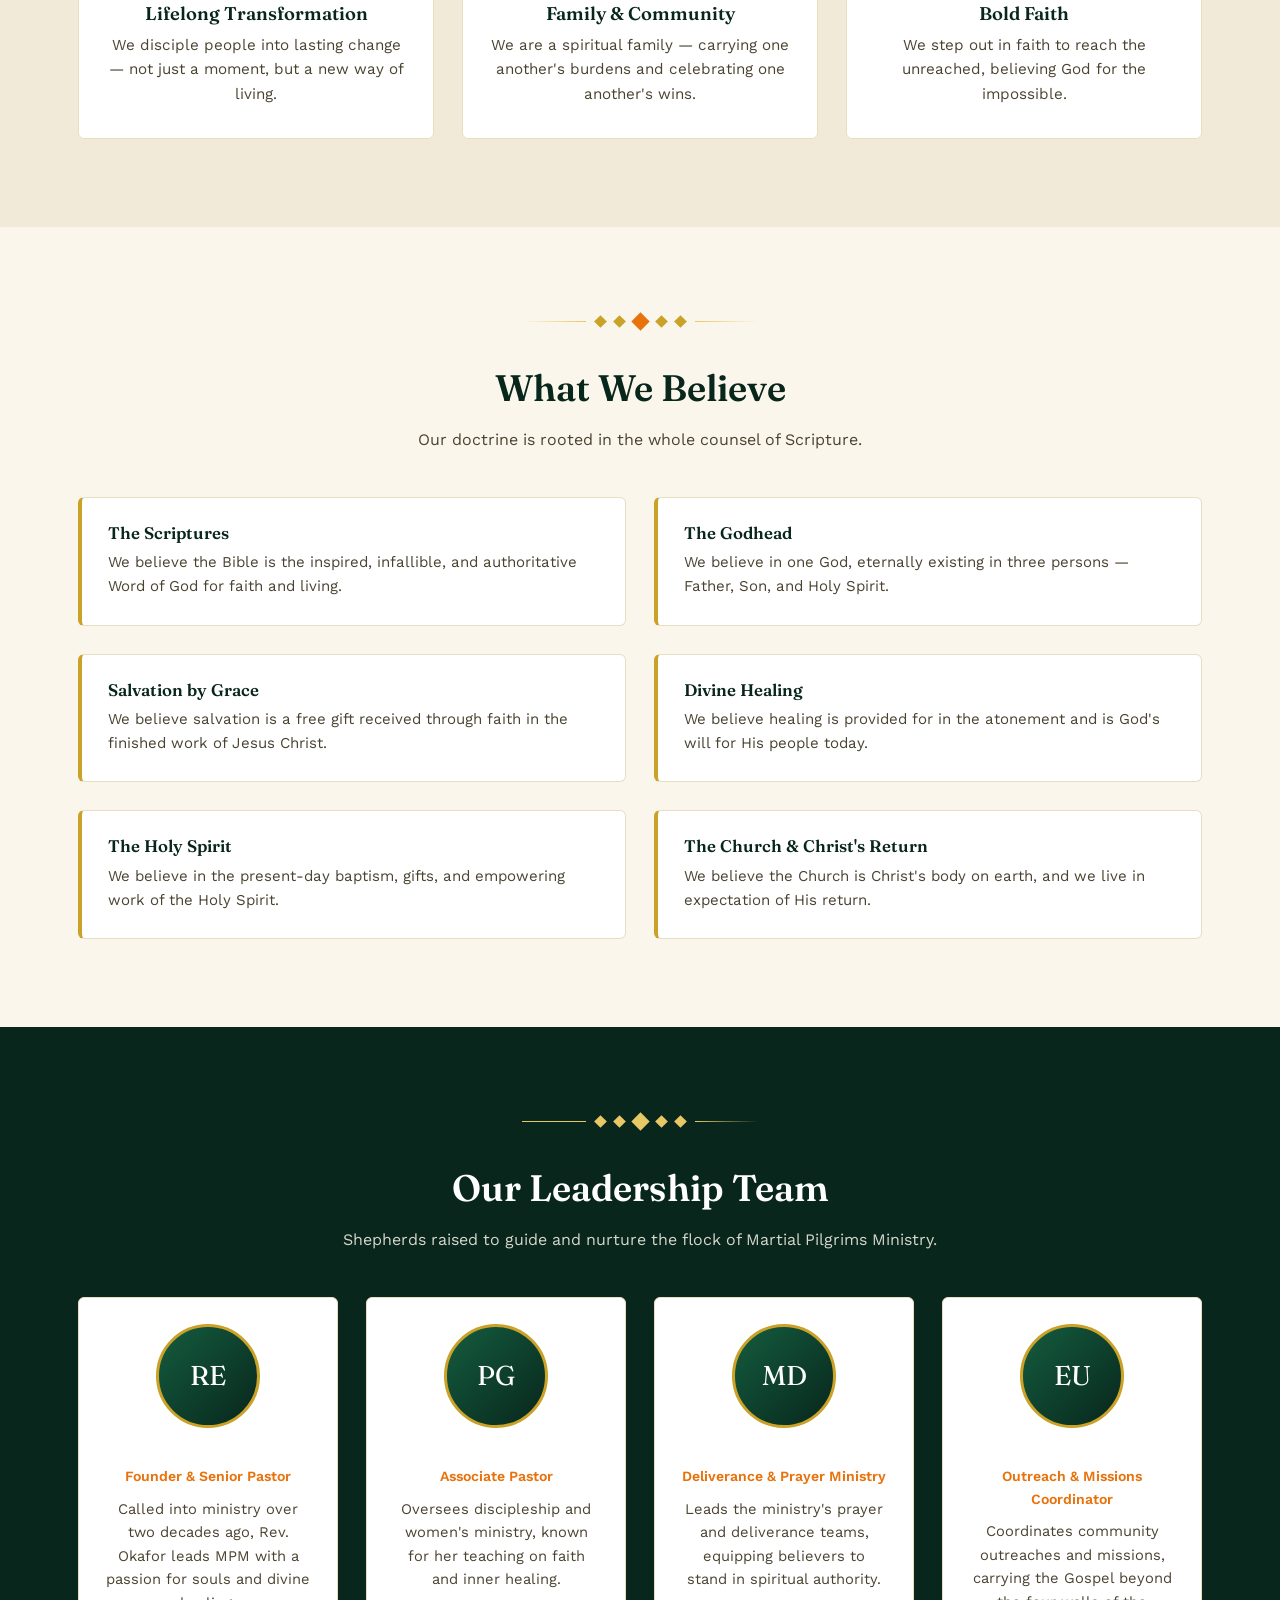
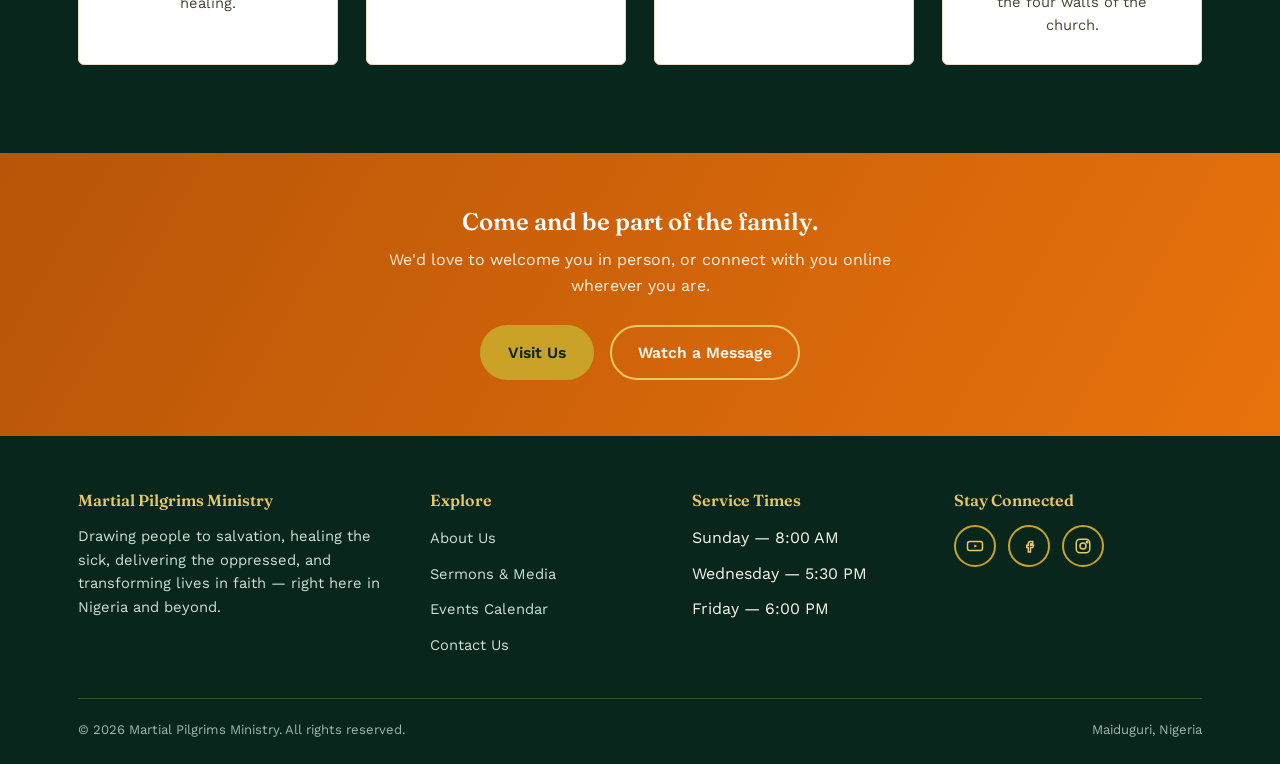
==== commit 90fd9578: "Add files via upload" ====
--- a/about.html
+++ b/about.html
@@ -213,7 +213,7 @@
       <div>
         <h4>Stay Connected</h4>
         <div class="social-row">
-          <a href="#" aria-label="YouTube"><svg viewBox="0 0 24 24" fill="none" stroke="currentColor" stroke-width="2"><rect x="2" y="6" width="20" height="12" rx="3"/><path d="M11 10l4 2-4 2z" fill="currentColor" stroke="none"/></svg></a>
+          <a href="https://www.youtube.com/@martialpilgrimsministry8547" target="_blank" rel="noopener" aria-label="YouTube"><svg viewBox="0 0 24 24" fill="none" stroke="currentColor" stroke-width="2"><rect x="2" y="6" width="20" height="12" rx="3"/><path d="M11 10l4 2-4 2z" fill="currentColor" stroke="none"/></svg></a>
           <a href="#" aria-label="Facebook"><svg viewBox="0 0 24 24" fill="none" stroke="currentColor" stroke-width="2"><path d="M14 9h3V6h-3c-2 0-3 1-3 3v2H9v3h2v6h3v-6h3l1-3h-4v-1c0-1 0-1 1-1z"/></svg></a>
           <a href="#" aria-label="Instagram"><svg viewBox="0 0 24 24" fill="none" stroke="currentColor" stroke-width="2"><rect x="3" y="3" width="18" height="18" rx="5"/><circle cx="12" cy="12" r="4"/><circle cx="17.5" cy="6.5" r="1"/></svg></a>
         </div>
@@ -221,7 +221,7 @@
     </div>
     <div class="footer-bottom">
       <span>&copy; 2026 Martial Pilgrims Ministry. All rights reserved.</span>
-      <span>Abuja, Nigeria</span>
+      <span>Maiduguri, Nigeria</span>
     </div>
   </div>
 </footer>
@@ -245,9 +245,9 @@
       </div>
       <div class="give-online-box">
         <h4>Direct Bank Transfer</h4>
-        <div class="bank-line"><span>Bank</span><span>Zion Trust Bank</span></div>
+        <div class="bank-line"><span>Bank</span><span>Zenith Bank Plc</span></div>
         <div class="bank-line"><span>Account Name</span><span>Martial Pilgrims Ministry</span></div>
-        <div class="bank-line"><span>Account Number</span><span>0123456789</span></div>
+        <div class="bank-line"><span>Account Number</span><span>1016214661</span></div>
       </div>
     </div>
     <div class="currency-panel" data-currency="USD">
--- a/style.css
+++ b/style.css
@@ -141,7 +141,7 @@
   color:var(--cream);
 }
 .brand-mark{
-  width:64px; height:64px;
+  width:80px; height:80px;
   border-radius:50%;
   display:flex; align-items:center; justify-content:center;
   flex:none;
@@ -160,7 +160,7 @@
   line-height:1.15;
 }
 @media(max-width:520px){
-  .brand-mark{ width:50px; height:50px; }
+  .brand-mark{ width:60px; height:60px; }
   .brand-text .name{ font-size:1.2rem; }
 }
 .brand-text .tag{
@@ -172,14 +172,17 @@
 .nav-links{
   display:flex;
   align-items:center;
-  gap:28px;
+  gap:22px;
   list-style:none;
   margin:0; padding:0;
 }
+.nav-links li{ flex-shrink:0; }
 .nav-links a{
+  display:inline-block;
+  white-space:nowrap;
   color:var(--cream);
   font-weight:500;
-  font-size:.96rem;
+  font-size:.92rem;
   padding:6px 2px;
   border-bottom:2px solid transparent;
   transition:color .2s, border-color .2s;
@@ -232,13 +235,40 @@
 .slide.active{ opacity:1; z-index:2; }
 .slide-bg{
   position:absolute; inset:0;
+  background:linear-gradient(120deg, var(--green-deep) 0%, var(--green-dark) 60%, var(--green) 100%);
+}
+.slide-media{
+  position:absolute;
+  top:50%; right:6%;
+  transform:translateY(-50%);
+  width:38.5%;
+  max-width:647px;
+  min-width:301px;
+  aspect-ratio:1/1;
   background-size:cover;
   background-position:center;
-}
-.slide-bg::after{
-  content:"";
-  position:absolute; inset:0;
-  background:linear-gradient(180deg, rgba(8,38,28,.25) 0%, rgba(8,38,28,.55) 55%, rgba(8,38,28,.92) 100%);
+  mask-image:
+    linear-gradient(to right, transparent 0%, black 5%, black 95%, transparent 100%),
+    linear-gradient(to bottom, transparent 0%, black 5%, black 95%, transparent 100%);
+  mask-composite: intersect;
+  -webkit-mask-image:
+    linear-gradient(to right, transparent 0%, black 5%, black 95%, transparent 100%),
+    linear-gradient(to bottom, transparent 0%, black 5%, black 95%, transparent 100%);
+  -webkit-mask-composite: source-in, source-in;
+}
+@media(max-width:900px){
+  .hero-slider{ height:760px; min-height:760px; }
+  .slide-media{
+    top:4%; right:auto; left:50%;
+    transform:translateX(-50%);
+    width:48.4%;
+    max-width:286px;
+    min-width:187px;
+    opacity:1;
+  }
+}
+@media(max-width:520px){
+  .hero-slider{ height:720px; min-height:720px; }
 }
 .slide-content{
   position:relative; z-index:3;
@@ -246,6 +276,10 @@
   max-width:var(--max-w);
   margin:0 auto;
   width:100%;
+}
+.hero-slider .slide-content{ max-width:600px; margin:0; padding-left:max(28px, calc((100% - var(--max-w)) / 2 + 28px)); padding-right:16px; }
+@media(max-width:900px){
+  .hero-slider .slide-content{ max-width:640px; padding-right:28px; }
 }
 .slide-kicker{
   display:inline-block;
@@ -259,17 +293,31 @@
 }
 .slide-content h1{
   color:#fff;
-  font-size:clamp(2.1rem, 5vw, 3.6rem);
-  max-width:14ch;
+  font-family:"Montserrat", sans-serif;
+  font-size:clamp(1.35rem, 2.3vw, 2rem);
+  font-weight:600;
+  font-style:normal;
+  line-height:1.32;
+  max-width:30ch;
   margin-bottom:.3em;
 }
+.slide-content .verse-ref{
+  display:block;
+  font-family:"Montserrat", sans-serif;
+  font-style:normal;
+  font-weight:700;
+  font-size:.9rem;
+  letter-spacing:.03em;
+  color:var(--gold-light);
+  margin-bottom:.6em;
+}
 .slide-content p{
-  max-width:52ch;
-  font-size:1.08rem;
+  max-width:40ch;
+  font-size:.98rem;
   color:var(--cream);
   opacity:.92;
 }
-.slide-actions{ display:flex; gap:14px; margin-top:22px; flex-wrap:wrap; }
+.slide-actions{ display:flex; gap:8px; margin-top:22px; flex-wrap:wrap; }
 
 .hero-dots{
   position:absolute; z-index:4; bottom:26px; right:28px;
@@ -299,18 +347,21 @@
 @media(max-width:720px){ .hero-arrow{ display:none; } }
 
 /* Generated slide backdrops (no external photos): layered gradients + icon */
-.bg-worship{ background:radial-gradient(circle at 30% 20%, #1c6b4a, #08261C 70%); }
-.bg-healing{ background:radial-gradient(circle at 70% 25%, #2a7a4f, #0B3D2E 70%); }
-.bg-deliverance{ background:radial-gradient(circle at 40% 70%, #8a5a12, #08261C 70%); }
-.bg-outreach{ background:radial-gradient(circle at 60% 30%, #b85508, #0B3D2E 75%); }
-.bg-youth{ background:radial-gradient(circle at 35% 35%, #145C3F, #08261C 75%); }
+/* Slide media panel: user-supplied ministry photos, right-aligned, edge-blended only */
+.bg-worship{ background-image:url('assets/slide1.jpg'); }
+.bg-healing{ background-image:url('assets/slide2.jpg'); }
+.bg-deliverance{ background-image:url('assets/slide3.jpg'); }
+.bg-outreach{ background-image:url('assets/slide4.jpg'); }
+.bg-youth{ background-image:url('assets/slide5.jpg'); }
 .slide-icon{
   position:absolute; inset:0;
   display:flex; align-items:center; justify-content:flex-end;
-  padding-right:6%;
-  opacity:.16;
-}
-.slide-icon svg{ width:min(38vw,420px); height:min(38vw,420px); }
+  padding-right:4%;
+  opacity:.32;
+  mask-image: radial-gradient(circle at 68% 50%, black 0%, black 32%, transparent 72%);
+  -webkit-mask-image: radial-gradient(circle at 68% 50%, black 0%, black 32%, transparent 72%);
+}
+.slide-icon svg{ width:min(42vw,460px); height:min(42vw,460px); filter:blur(.3px); }
 @media(max-width:720px){ .slide-icon{ display:none; } }
 
 /* -------- Page hero (inner pages) -------- */
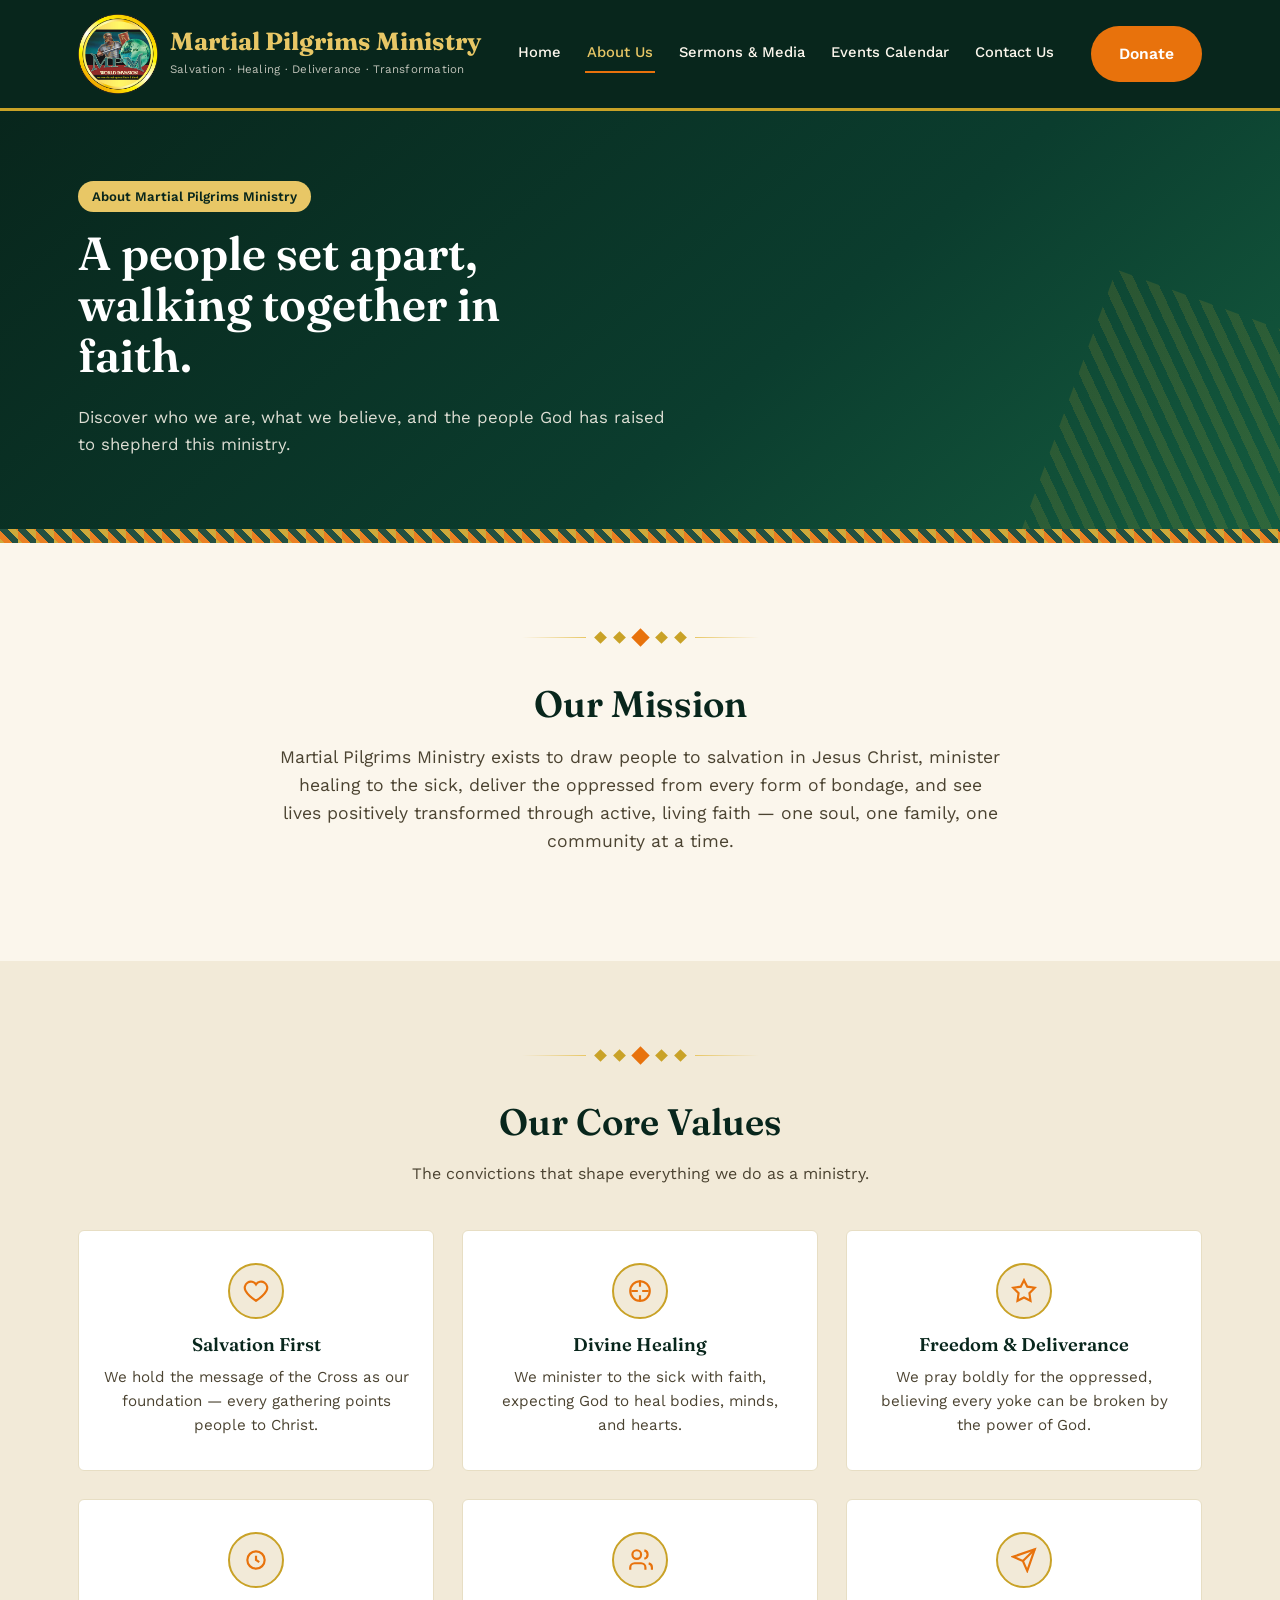
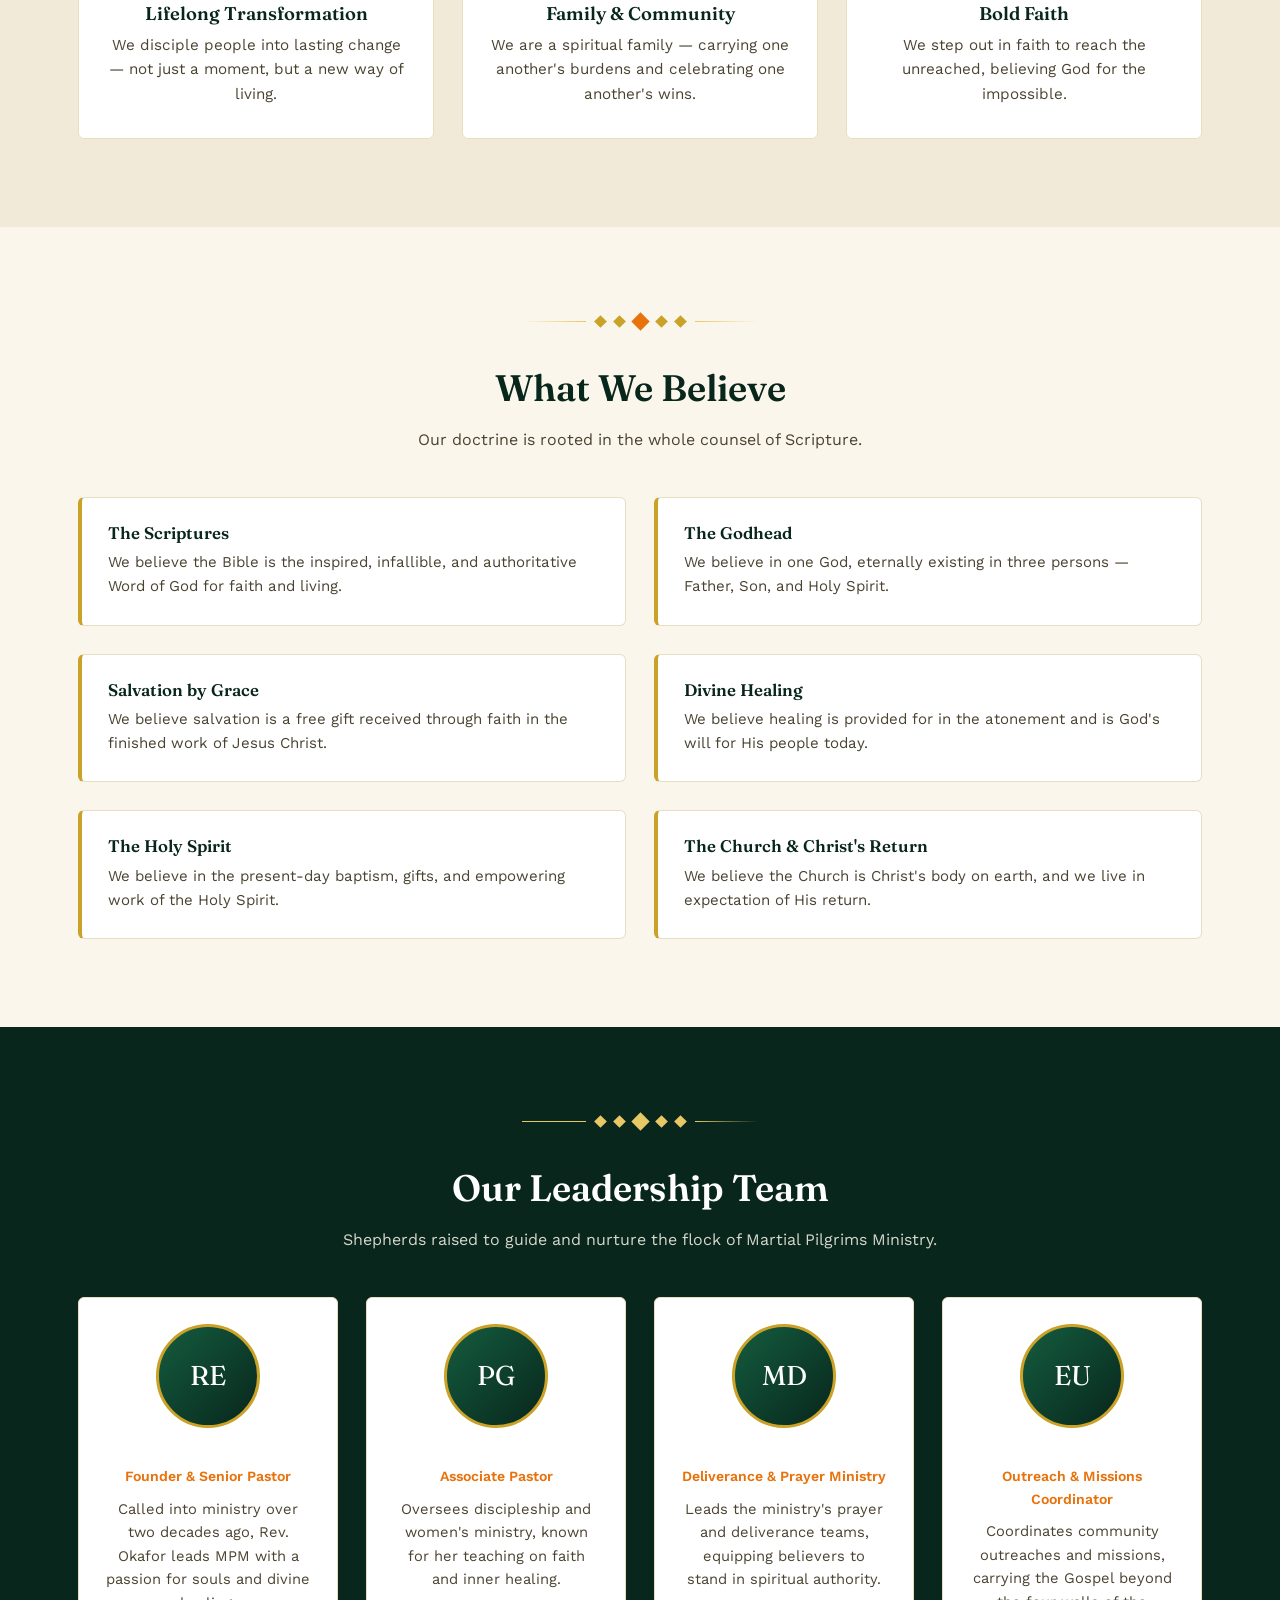
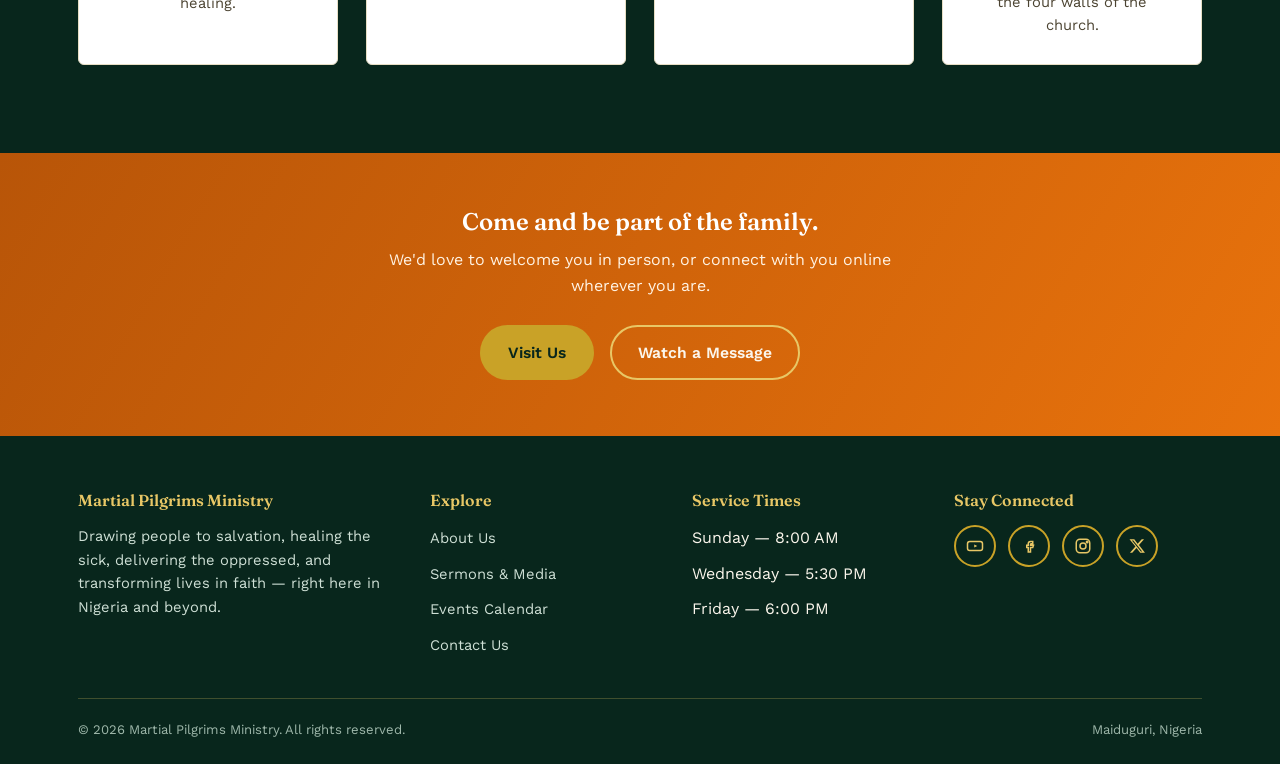
==== commit 63aaab7d: "Add files via upload" ====
--- a/about.html
+++ b/about.html
@@ -216,6 +216,7 @@
           <a href="https://www.youtube.com/@martialpilgrimsministry8547" target="_blank" rel="noopener" aria-label="YouTube"><svg viewBox="0 0 24 24" fill="none" stroke="currentColor" stroke-width="2"><rect x="2" y="6" width="20" height="12" rx="3"/><path d="M11 10l4 2-4 2z" fill="currentColor" stroke="none"/></svg></a>
           <a href="#" aria-label="Facebook"><svg viewBox="0 0 24 24" fill="none" stroke="currentColor" stroke-width="2"><path d="M14 9h3V6h-3c-2 0-3 1-3 3v2H9v3h2v6h3v-6h3l1-3h-4v-1c0-1 0-1 1-1z"/></svg></a>
           <a href="#" aria-label="Instagram"><svg viewBox="0 0 24 24" fill="none" stroke="currentColor" stroke-width="2"><rect x="3" y="3" width="18" height="18" rx="5"/><circle cx="12" cy="12" r="4"/><circle cx="17.5" cy="6.5" r="1"/></svg></a>
+          <a href="#" aria-label="X (Twitter)"><svg viewBox="0 0 24 24" fill="currentColor" stroke="none"><path d="M18.3 3h3.1l-6.8 7.8L22.6 21h-6.3l-4.9-6.4L5.7 21H2.6l7.3-8.3L2 3h6.4l4.4 5.9L18.3 3zm-1.1 16.2h1.7L7 4.7H5.2l12 14.5z"/></svg></a>
         </div>
       </div>
     </div>
@@ -241,7 +242,12 @@
       <div class="give-online-box">
         <h4>Give Online (Naira)</h4>
         <p style="font-size:.9rem; color:var(--ink-soft); margin-bottom:12px;">Pay instantly by card, bank transfer, or USSD.</p>
-        <a href="#" class="btn btn-orange btn-block">Give via Paystack / Flutterwave</a>
+        <div class="donate-fields">
+          <input type="number" id="amountNGN" placeholder="Amount (₦)" min="100" value="5000">
+          <input type="email" id="emailNGN" placeholder="Email address">
+        </div>
+        <button type="button" class="btn btn-orange btn-block" data-pay="paystack" data-amount-input="amountNGN" data-email-input="emailNGN">Give via Paystack</button>
+        <button type="button" class="btn btn-outline on-light btn-block" style="margin-top:10px;" data-pay="flutterwave" data-amount-input="amountNGN" data-email-input="emailNGN">Give via Flutterwave</button>
       </div>
       <div class="give-online-box">
         <h4>Direct Bank Transfer</h4>
@@ -254,7 +260,11 @@
       <div class="give-online-box">
         <h4>Give Online (US Dollars)</h4>
         <p style="font-size:.9rem; color:var(--ink-soft); margin-bottom:12px;">Give securely from anywhere via PayPal or card.</p>
-        <a href="#" class="btn btn-orange btn-block">Give via PayPal</a>
+        <div class="donate-fields">
+          <input type="number" id="amountUSD" placeholder="Amount ($)" min="1" value="25">
+        </div>
+        <div id="paypal-button-USD" class="paypal-container" data-paypal-currency="USD" data-paypal-container="paypal-button-USD" data-paypal-amount="amountUSD"></div>
+        <p class="paypal-note">Secure checkout powered by PayPal.</p>
       </div>
       <div class="give-online-box">
         <h4>Wire Transfer (USD)</h4>
@@ -267,7 +277,11 @@
       <div class="give-online-box">
         <h4>Give Online (British Pounds)</h4>
         <p style="font-size:.9rem; color:var(--ink-soft); margin-bottom:12px;">Give from the UK via PayPal or card.</p>
-        <a href="#" class="btn btn-orange btn-block">Give via PayPal</a>
+        <div class="donate-fields">
+          <input type="number" id="amountGBP" placeholder="Amount (£)" min="1" value="20">
+        </div>
+        <div id="paypal-button-GBP" class="paypal-container" data-paypal-currency="GBP" data-paypal-container="paypal-button-GBP" data-paypal-amount="amountGBP"></div>
+        <p class="paypal-note">Secure checkout powered by PayPal.</p>
       </div>
       <div class="give-online-box">
         <h4>Wire Transfer (GBP)</h4>
@@ -280,7 +294,11 @@
       <div class="give-online-box">
         <h4>Give Online (Euros)</h4>
         <p style="font-size:.9rem; color:var(--ink-soft); margin-bottom:12px;">Give from Europe via PayPal or card.</p>
-        <a href="#" class="btn btn-orange btn-block">Give via PayPal</a>
+        <div class="donate-fields">
+          <input type="number" id="amountEUR" placeholder="Amount (€)" min="1" value="20">
+        </div>
+        <div id="paypal-button-EUR" class="paypal-container" data-paypal-currency="EUR" data-paypal-container="paypal-button-EUR" data-paypal-amount="amountEUR"></div>
+        <p class="paypal-note">Secure checkout powered by PayPal.</p>
       </div>
       <div class="give-online-box">
         <h4>Wire Transfer (EUR)</h4>
@@ -289,10 +307,12 @@
         <div class="bank-line"><span>SWIFT Code</span><span>ZTBNGLAX</span></div>
       </div>
     </div>
-    <p class="modal-note">Replace the placeholder account details and payment links above with your ministry's real payment provider before publishing this site.</p>
+    <p class="modal-note">Payment buttons are wired up and ready — add your real Paystack, Flutterwave, and PayPal keys in <code>script.js</code> to start accepting live donations. Wire transfer details above are also placeholders to update with your bank's actual details for the USD/GBP/EUR accounts.</p>
   </div>
 </div>
 
+<script src="https://js.paystack.co/v1/inline.js"></script>
+<script src="https://checkout.flutterwave.com/v3.js"></script>
 <script src="script.js"></script>
 </body>
 </html>
--- a/style.css
+++ b/style.css
@@ -599,6 +599,23 @@
   padding:18px 20px; margin-bottom:16px;
 }
 .give-online-box h4{ margin:0 0 6px; color:var(--green-deep); font-family:var(--font-body); font-weight:700; font-size:.95rem; }
+.donate-fields{ display:flex; gap:8px; margin-bottom:12px; flex-wrap:wrap; }
+.donate-fields input{
+  flex:1; min-width:130px;
+  padding:10px 12px;
+  border:1.5px solid #DCD0AC;
+  border-radius:var(--radius);
+  font-family:var(--font-body);
+  font-size:.9rem;
+  background:#fff;
+}
+.donate-fields input:focus{
+  outline:3px solid var(--gold-light);
+  outline-offset:1px;
+  border-color:var(--gold);
+}
+.paypal-container{ min-height:44px; }
+.paypal-note{ font-size:.78rem; color:var(--ink-soft); margin-top:8px; }
 .bank-line{ display:flex; justify-content:space-between; padding:8px 0; border-bottom:1px dashed #E4D9B6; font-size:.92rem; }
 .bank-line:last-child{ border-bottom:none; }
 .bank-line span:first-child{ color:var(--ink-soft); }
